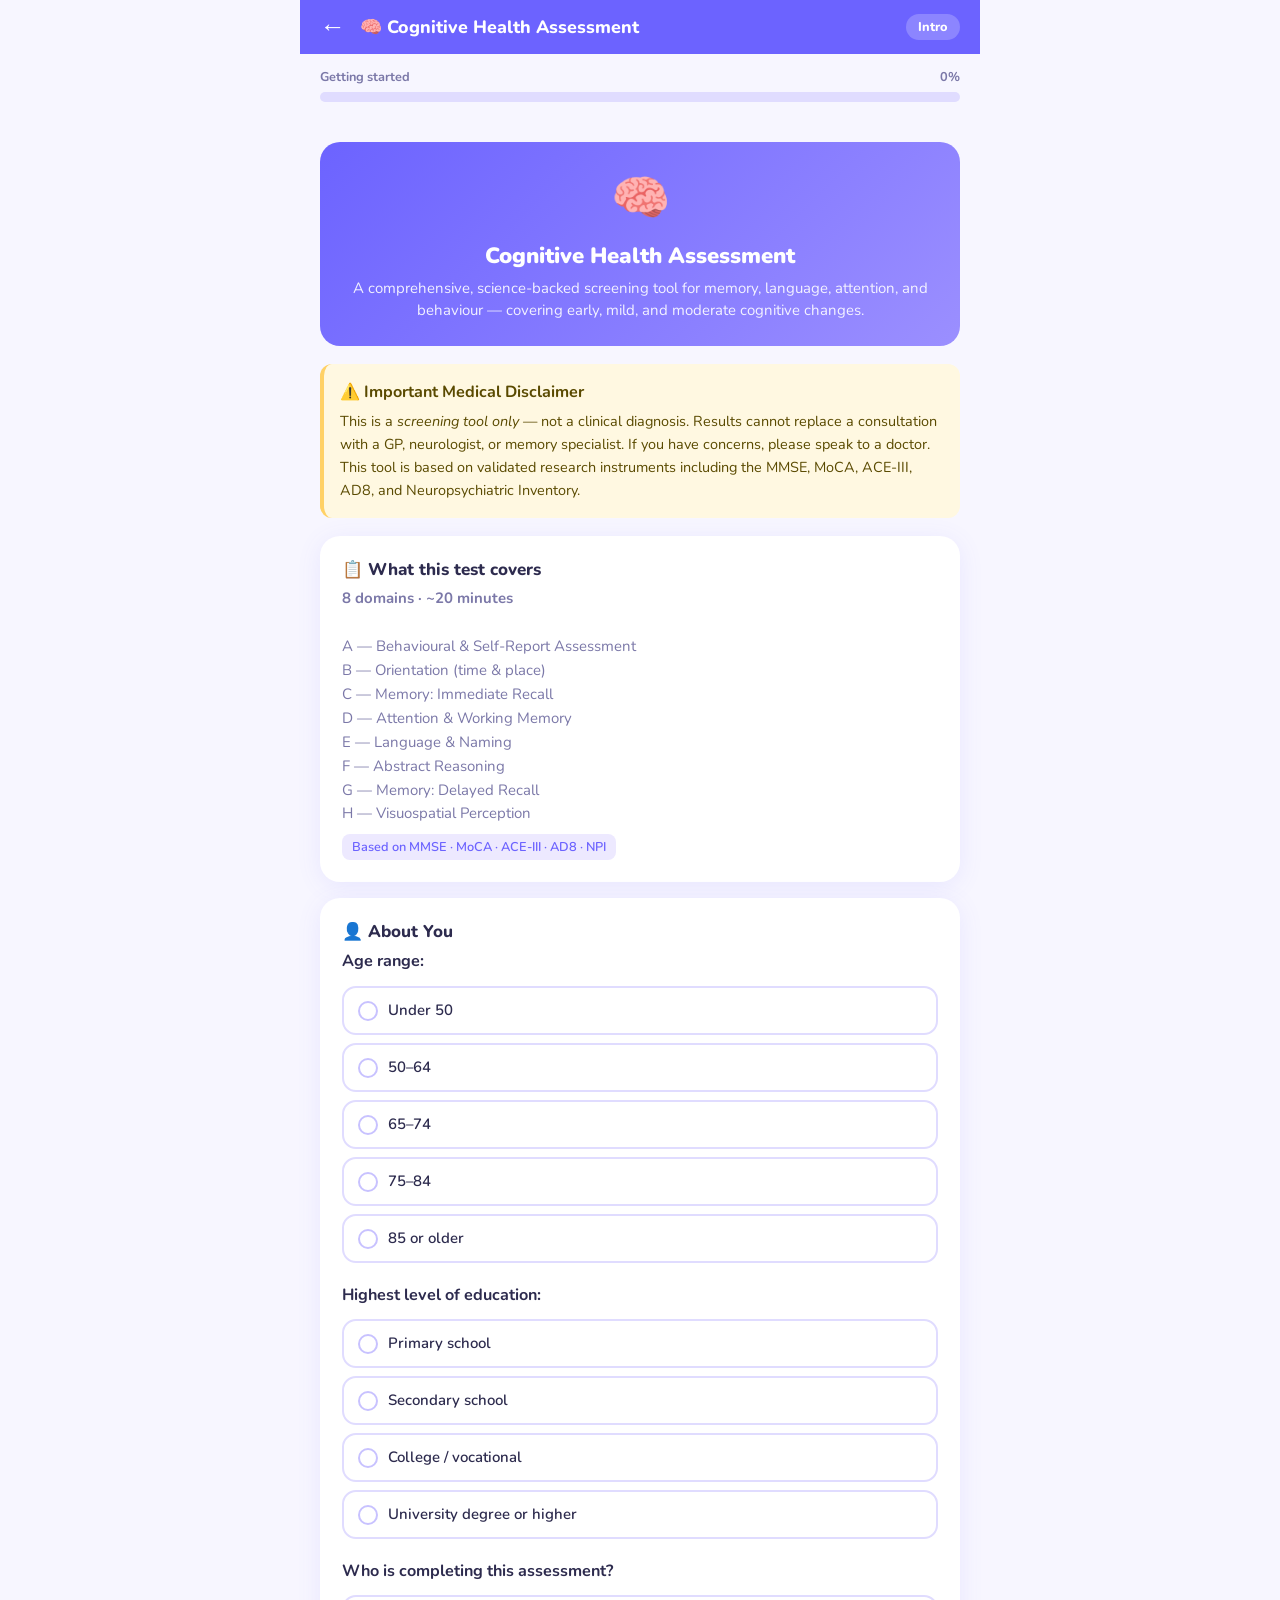
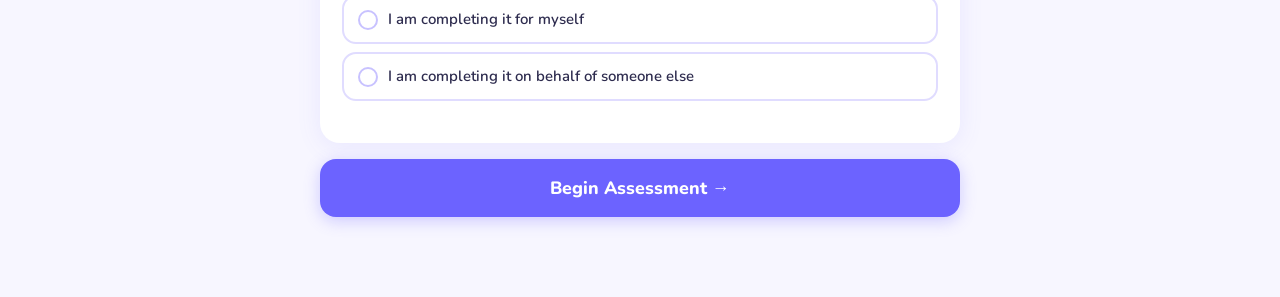
==== test.html @ 66fcc0e7 "Add comprehensive science-backed cognitive health assessment (8 domains, MMSE/MoCA/ACE-III based)" ====
<!DOCTYPE html>
<html lang="en">
<head>
  <meta charset="UTF-8">
  <meta name="viewport" content="width=device-width, initial-scale=1.0, maximum-scale=1.0">
  <title>Cognitive Health Assessment – Brain Spark</title>
  <link href="https://fonts.googleapis.com/css2?family=Nunito:wght@400;600;700;800;900&display=swap" rel="stylesheet">
  <style>
    *,*::before,*::after{box-sizing:border-box;margin:0;padding:0;}
    :root{
      --primary:#6c63ff;--primary-light:#ede9ff;--accent:#ff6584;
      --green:#43c59e;--yellow:#ffd166;--orange:#f4845f;
      --bg:#f7f6ff;--card:#ffffff;--text:#2d2b4e;--muted:#7b78a8;
      --radius:20px;--shadow:0 4px 24px rgba(108,99,255,0.10);
    }
    html{font-size:17px;}
    body{font-family:'Nunito',sans-serif;background:var(--bg);color:var(--text);min-height:100vh;}
    .app{max-width:680px;margin:0 auto;padding-bottom:60px;}

    /* HEADER */
    .header{background:var(--primary);padding:14px 20px;position:sticky;top:0;z-index:100;display:flex;align-items:center;gap:14px;}
    .back-btn{color:white;text-decoration:none;font-size:1.5rem;line-height:1;}
    .header-title{color:white;font-size:1.05rem;font-weight:800;flex:1;}
    .section-badge{background:rgba(255,255,255,0.22);color:white;font-size:0.75rem;font-weight:800;padding:4px 12px;border-radius:50px;}

    /* PROGRESS */
    .progress-wrap{padding:0 20px;margin-top:14px;}
    .progress-labels{display:flex;justify-content:space-between;font-size:0.75rem;font-weight:700;color:var(--muted);margin-bottom:6px;}
    .progress-track{height:10px;background:#e0dcff;border-radius:10px;overflow:hidden;}
    .progress-fill{height:100%;background:linear-gradient(90deg,var(--primary),var(--accent));border-radius:10px;transition:width 0.5s ease;}

    /* SECTIONS */
    .section{display:none;padding:20px;}
    .section.active{display:block;animation:fadeIn 0.35s ease;}
    @keyframes fadeIn{from{opacity:0;transform:translateY(12px)}to{opacity:1;transform:translateY(0)}}

    /* CARDS */
    .card{background:var(--card);border-radius:var(--radius);padding:22px;box-shadow:var(--shadow);margin-bottom:16px;}
    .card-title{font-size:1rem;font-weight:800;margin-bottom:6px;display:flex;align-items:center;gap:8px;}
    .card-body{font-size:0.88rem;color:var(--muted);line-height:1.6;}
    .science-ref{font-size:0.75rem;color:var(--primary);background:var(--primary-light);padding:4px 10px;border-radius:8px;display:inline-block;margin-top:8px;font-weight:600;}

    /* SECTION INTRO */
    .section-intro{background:linear-gradient(135deg,var(--primary),#9b8fff);color:white;border-radius:var(--radius);padding:24px;margin-bottom:18px;text-align:center;}
    .section-intro .s-icon{font-size:2.8rem;margin-bottom:10px;}
    .section-intro h2{font-size:1.3rem;font-weight:900;margin-bottom:6px;}
    .section-intro p{font-size:0.88rem;opacity:0.9;line-height:1.5;}

    /* DISCLAIMER */
    .disclaimer{background:#fff8e1;border-left:4px solid var(--yellow);padding:16px;border-radius:12px;margin-bottom:18px;font-size:0.85rem;line-height:1.6;color:#5a4a00;}
    .disclaimer strong{display:block;margin-bottom:4px;font-size:0.95rem;}

    /* QUESTIONS */
    .q-block{margin-bottom:20px;}
    .q-text{font-size:0.95rem;font-weight:700;margin-bottom:12px;line-height:1.5;color:var(--text);}
    .q-num{display:inline-flex;align-items:center;justify-content:center;width:26px;height:26px;background:var(--primary);color:white;border-radius:50%;font-size:0.75rem;font-weight:900;margin-right:8px;flex-shrink:0;}
    .q-science{font-size:0.75rem;color:var(--muted);margin-bottom:10px;font-style:italic;}

    /* RADIO OPTIONS */
    .options{display:flex;flex-direction:column;gap:8px;}
    .opt{display:flex;align-items:flex-start;gap:10px;padding:12px 14px;border:2px solid #e0dcff;border-radius:14px;cursor:pointer;transition:all 0.15s;background:white;}
    .opt:active{transform:scale(0.98);}
    .opt.selected{border-color:var(--primary);background:var(--primary-light);}
    .opt input[type=radio]{display:none;}
    .opt-dot{width:20px;height:20px;border-radius:50%;border:2px solid #c8c2ff;flex-shrink:0;margin-top:1px;transition:all 0.15s;display:flex;align-items:center;justify-content:center;}
    .opt.selected .opt-dot{background:var(--primary);border-color:var(--primary);}
    .opt.selected .opt-dot::after{content:'';width:8px;height:8px;background:white;border-radius:50%;}
    .opt-label{font-size:0.88rem;font-weight:600;line-height:1.4;}

    /* TEXT INPUT */
    .text-input{width:100%;padding:14px 16px;border:2px solid #e0dcff;border-radius:14px;font-family:'Nunito',sans-serif;font-size:1rem;font-weight:600;color:var(--text);background:white;outline:none;transition:border-color 0.2s;}
    .text-input:focus{border-color:var(--primary);}
    .input-hint{font-size:0.78rem;color:var(--muted);margin-top:6px;}

    /* MEMORY DISPLAY */
    .word-display{background:linear-gradient(135deg,#2d2b4e,#4a4580);border-radius:18px;padding:28px;text-align:center;margin-bottom:16px;}
    .word-display .big-word{font-size:2.4rem;font-weight:900;color:white;letter-spacing:0.05em;}
    .word-display .word-counter{font-size:0.85rem;color:rgba(255,255,255,0.7);margin-top:8px;font-weight:600;}
    .word-grid{display:grid;grid-template-columns:repeat(2,1fr);gap:10px;margin-bottom:16px;}
    .word-slot{padding:14px;background:white;border:2px solid #e0dcff;border-radius:14px;text-align:center;font-size:1rem;font-weight:800;color:var(--text);}

    /* DIGIT DISPLAY */
    .digit-display{background:linear-gradient(135deg,#1a4731,#27ae60);border-radius:18px;padding:24px;text-align:center;margin-bottom:16px;}
    .digit-display .digits{font-size:3rem;font-weight:900;color:white;letter-spacing:0.2em;}
    .digit-display .d-label{font-size:0.85rem;color:rgba(255,255,255,0.75);margin-top:6px;font-weight:600;}

    /* CLOCK SVG */
    .clock-wrap{display:flex;justify-content:center;margin:16px 0;}
    .clock-face{filter:drop-shadow(0 4px 12px rgba(108,99,255,0.2));}

    /* TIMER */
    .timer-row{display:flex;align-items:center;gap:12px;margin-bottom:14px;}
    .timer-display{font-size:1.8rem;font-weight:900;color:var(--primary);min-width:48px;}
    .timer-track{flex:1;height:10px;background:#e0dcff;border-radius:10px;overflow:hidden;}
    .timer-fill{height:100%;background:linear-gradient(90deg,var(--green),var(--primary));border-radius:10px;transition:width 1s linear;}
    .timer-fill.urgent{background:linear-gradient(90deg,var(--accent),var(--orange));}
    .timer-label{font-size:0.8rem;color:var(--muted);font-weight:700;}

    /* FLUENCY AREA */
    .fluency-box{background:white;border:2px solid #e0dcff;border-radius:16px;padding:16px;margin-bottom:12px;}
    .fluency-tags{display:flex;flex-wrap:wrap;gap:7px;min-height:50px;align-content:flex-start;}
    .f-tag{background:var(--primary-light);color:var(--primary);border-radius:50px;padding:5px 14px;font-size:0.85rem;font-weight:700;animation:tagPop 0.25s cubic-bezier(0.34,1.56,0.64,1);}
    @keyframes tagPop{from{transform:scale(0);opacity:0}to{transform:scale(1);opacity:1}}
    .fluency-input-row{display:flex;gap:8px;margin-top:10px;}
    .f-submit{padding:12px 18px;background:var(--primary);color:white;border:none;border-radius:12px;font-family:'Nunito',sans-serif;font-weight:800;font-size:0.95rem;cursor:pointer;}

    /* BUTTONS */
    .big-btn{display:block;width:100%;padding:17px;font-family:'Nunito',sans-serif;font-size:1.05rem;font-weight:800;color:white;background:var(--primary);border:none;border-radius:16px;cursor:pointer;text-align:center;box-shadow:0 4px 16px rgba(108,99,255,0.30);transition:transform 0.15s;margin-top:16px;}
    .big-btn:active{transform:scale(0.97);}
    .big-btn.green{background:var(--green);box-shadow:0 4px 16px rgba(67,197,158,0.30);}
    .big-btn.orange{background:var(--orange);box-shadow:0 4px 16px rgba(244,132,95,0.30);}

    /* RESULTS */
    .result-hero{background:linear-gradient(135deg,var(--primary),#9b8fff);color:white;border-radius:var(--radius);padding:30px 24px;text-align:center;margin-bottom:20px;}
    .result-score-ring{position:relative;width:130px;height:130px;margin:0 auto 16px;}
    .score-svg{width:130px;height:130px;}
    .score-bg{fill:none;stroke:rgba(255,255,255,0.25);stroke-width:12;}
    .score-arc{fill:none;stroke:var(--yellow);stroke-width:12;stroke-linecap:round;transform:rotate(-90deg);transform-origin:50% 50%;transition:stroke-dashoffset 1.5s ease;}
    .score-num-big{position:absolute;top:50%;left:50%;transform:translate(-50%,-50%);font-size:2rem;font-weight:900;color:white;}
    .score-label-sm{position:absolute;bottom:8px;left:50%;transform:translateX(-50%);font-size:0.72rem;color:rgba(255,255,255,0.8);white-space:nowrap;font-weight:700;}
    .result-hero h2{font-size:1.5rem;font-weight:900;margin-bottom:6px;}
    .result-hero p{opacity:0.9;font-size:0.9rem;line-height:1.5;}

    .domain-grid{display:grid;grid-template-columns:1fr 1fr;gap:12px;margin-bottom:18px;}
    .domain-card{background:var(--card);border-radius:16px;padding:16px;box-shadow:var(--shadow);}
    .domain-name{font-size:0.8rem;font-weight:700;color:var(--muted);margin-bottom:4px;}
    .domain-score{font-size:1.4rem;font-weight:900;color:var(--primary);}
    .domain-bar{height:6px;background:#e0dcff;border-radius:6px;margin-top:6px;overflow:hidden;}
    .domain-fill{height:100%;border-radius:6px;background:linear-gradient(90deg,var(--primary),var(--accent));}
    .domain-max{font-size:0.7rem;color:var(--muted);font-weight:600;}

    .stage-card{border-radius:16px;padding:20px;margin-bottom:16px;}
    .stage-normal{background:#d4f7e9;border-left:4px solid var(--green);}
    .stage-mild{background:#fff3cd;border-left:4px solid var(--yellow);}
    .stage-moderate{background:#ffe0cc;border-left:4px solid var(--orange);}
    .stage-significant{background:#fde0e0;border-left:4px solid var(--accent);}
    .stage-title{font-size:1rem;font-weight:800;margin-bottom:6px;}
    .stage-body{font-size:0.85rem;line-height:1.6;color:#333;}

    .refs-card{background:var(--primary-light);border-radius:16px;padding:18px;margin-bottom:16px;}
    .refs-card h3{font-size:0.95rem;font-weight:800;margin-bottom:10px;color:var(--primary);}
    .ref-item{font-size:0.78rem;color:var(--muted);margin-bottom:7px;line-height:1.5;padding-left:14px;position:relative;}
    .ref-item::before{content:'•';position:absolute;left:0;color:var(--primary);}

    .rec-list{list-style:none;padding:0;}
    .rec-list li{padding:10px 0;border-bottom:1px solid #f0eeff;font-size:0.88rem;line-height:1.5;display:flex;gap:10px;}
    .rec-list li:last-child{border-bottom:none;}
    .rec-icon{font-size:1.2rem;flex-shrink:0;}

    /* Overlap figures */
    .overlap-img{display:flex;justify-content:center;margin:12px 0;}
    .overlap-box{background:white;border:2px solid #e0dcff;border-radius:16px;padding:20px;position:relative;display:flex;align-items:center;justify-content:center;width:240px;height:160px;}

    /* Highlight correct/wrong */
    .opt.correct{border-color:var(--green);background:#d4f7e9;}
    .opt.wrong{border-color:var(--accent);background:#fde0e0;}

    @media(max-width:500px){
      html{font-size:15px;}
      .domain-grid{grid-template-columns:1fr;}
    }
  </style>
</head>
<body>
<div class="app">

  <div class="header">
    <a href="index.html" class="back-btn">←</a>
    <span class="header-title">🧠 Cognitive Health Assessment</span>
    <span class="section-badge" id="sectionBadge">Intro</span>
  </div>

  <div class="progress-wrap">
    <div class="progress-labels">
      <span id="progressLabel">Getting started</span>
      <span id="progressPct">0%</span>
    </div>
    <div class="progress-track"><div class="progress-fill" id="progressFill" style="width:0%"></div></div>
  </div>

  <!-- ═══════════════════════════════════════════════════ -->
  <!-- SECTION 0: INTRO                                   -->
  <!-- ═══════════════════════════════════════════════════ -->
  <div class="section active" id="sec0">
    <div style="padding:20px 0 0;">
      <div class="section-intro">
        <div class="s-icon">🧠</div>
        <h2>Cognitive Health Assessment</h2>
        <p>A comprehensive, science-backed screening tool for memory, language, attention, and behaviour — covering early, mild, and moderate cognitive changes.</p>
      </div>

      <div class="disclaimer">
        <strong>⚠️ Important Medical Disclaimer</strong>
        This is a <em>screening tool only</em> — not a clinical diagnosis. Results cannot replace a consultation with a GP, neurologist, or memory specialist. If you have concerns, please speak to a doctor. This tool is based on validated research instruments including the MMSE, MoCA, ACE-III, AD8, and Neuropsychiatric Inventory.
      </div>

      <div class="card">
        <div class="card-title">📋 What this test covers</div>
        <div class="card-body">
          <strong>8 domains · ~20 minutes</strong><br><br>
          A — Behavioural &amp; Self-Report Assessment<br>
          B — Orientation (time &amp; place)<br>
          C — Memory: Immediate Recall<br>
          D — Attention &amp; Working Memory<br>
          E — Language &amp; Naming<br>
          F — Abstract Reasoning<br>
          G — Memory: Delayed Recall<br>
          H — Visuospatial Perception
        </div>
        <span class="science-ref">Based on MMSE · MoCA · ACE-III · AD8 · NPI</span>
      </div>

      <div class="card">
        <div class="card-title">👤 About You</div>
        <div class="q-block">
          <div class="q-text">Age range:</div>
          <div class="options" id="ageOpts">
            <label class="opt"><input type="radio" name="age" value="1"><div class="opt-dot"></div><span class="opt-label">Under 50</span></label>
            <label class="opt"><input type="radio" name="age" value="2"><div class="opt-dot"></div><span class="opt-label">50–64</span></label>
            <label class="opt"><input type="radio" name="age" value="3"><div class="opt-dot"></div><span class="opt-label">65–74</span></label>
            <label class="opt"><input type="radio" name="age" value="4"><div class="opt-dot"></div><span class="opt-label">75–84</span></label>
            <label class="opt"><input type="radio" name="age" value="5"><div class="opt-dot"></div><span class="opt-label">85 or older</span></label>
          </div>
        </div>
        <div class="q-block">
          <div class="q-text">Highest level of education:</div>
          <div class="options" id="eduOpts">
            <label class="opt"><input type="radio" name="edu" value="1"><div class="opt-dot"></div><span class="opt-label">Primary school</span></label>
            <label class="opt"><input type="radio" name="edu" value="2"><div class="opt-dot"></div><span class="opt-label">Secondary school</span></label>
            <label class="opt"><input type="radio" name="edu" value="3"><div class="opt-dot"></div><span class="opt-label">College / vocational</span></label>
            <label class="opt"><input type="radio" name="edu" value="4"><div class="opt-dot"></div><span class="opt-label">University degree or higher</span></label>
          </div>
        </div>
        <div class="q-block">
          <div class="q-text">Who is completing this assessment?</div>
          <div class="options" id="forOpts">
            <label class="opt"><input type="radio" name="for" value="self"><div class="opt-dot"></div><span class="opt-label">I am completing it for myself</span></label>
            <label class="opt"><input type="radio" name="for" value="other"><div class="opt-dot"></div><span class="opt-label">I am completing it on behalf of someone else</span></label>
          </div>
        </div>
      </div>

      <button class="big-btn" onclick="goSection(1)">Begin Assessment →</button>
    </div>
  </div>

  <!-- ═══════════════════════════════════════════════════ -->
  <!-- SECTION A: BEHAVIOURAL SELF-REPORT                 -->
  <!-- ═══════════════════════════════════════════════════ -->
  <div class="section" id="sec1">
    <div class="section-intro">
      <div class="s-icon">📋</div>
      <h2>Part A: Behavioural Assessment</h2>
      <p>Think about how things are <strong>compared to 2–3 years ago</strong>. Answer as honestly as possible — there are no right or wrong answers.</p>
    </div>
    <div class="card">
      <span class="science-ref">Adapted from AD8 (Galvin et al., 2005, Neurology) · NPI (Cummings et al., 1994, Neurology) · Lawton IADL Scale (1969)</span>
    </div>

    <div class="card" id="behavCard"></div>
    <button class="big-btn" onclick="scoreBehav();goSection(2)">Next: Orientation →</button>
  </div>

  <!-- ═══════════════════════════════════════════════════ -->
  <!-- SECTION B: ORIENTATION                             -->
  <!-- ═══════════════════════════════════════════════════ -->
  <div class="section" id="sec2">
    <div class="section-intro">
      <div class="s-icon">🗓️</div>
      <h2>Part B: Orientation</h2>
      <p>Answer each question from memory — do not check your phone or calendar.</p>
    </div>
    <div class="card">
      <span class="science-ref">From MMSE (Folstein et al., 1975, J Psychiatric Research) · Max score: 10 points</span>
    </div>

    <div id="orientCard"></div>
    <button class="big-btn" onclick="scoreOrient();goSection(3)">Next: Memory →</button>
  </div>

  <!-- ═══════════════════════════════════════════════════ -->
  <!-- SECTION C: MEMORY – IMMEDIATE RECALL               -->
  <!-- ═══════════════════════════════════════════════════ -->
  <div class="section" id="sec3">
    <div class="section-intro">
      <div class="s-icon">💭</div>
      <h2>Part C: Memory — Learning</h2>
      <p>Study the words carefully. You will be asked to recall them later.</p>
    </div>
    <div class="card">
      <span class="science-ref">Word list learning adapted from ADAS-Cog (Rosen et al., 1984, Am J Psychiatry) · ACE-III (Hsieh et al., 2013, JNNP)</span>
    </div>

    <div id="memLearnSection"></div>
    <div id="memRecallSection" style="display:none;"></div>
    <button class="big-btn" id="memBtn" onclick="memNext()">Start →</button>
  </div>

  <!-- ═══════════════════════════════════════════════════ -->
  <!-- SECTION D: ATTENTION & WORKING MEMORY              -->
  <!-- ═══════════════════════════════════════════════════ -->
  <div class="section" id="sec4">
    <div class="section-intro">
      <div class="s-icon">🎯</div>
      <h2>Part D: Attention &amp; Working Memory</h2>
      <p>Two short tasks testing concentration and the ability to hold information in mind.</p>
    </div>
    <div class="card">
      <span class="science-ref">Serial subtraction from MMSE (Folstein, 1975) · Digit span from Wechsler Memory Scale (Wechsler, 1945)</span>
    </div>

    <div id="attnSection"></div>
    <button class="big-btn" id="attnBtn" onclick="attnNext()">Start Task →</button>
  </div>

  <!-- ═══════════════════════════════════════════════════ -->
  <!-- SECTION E: LANGUAGE & NAMING                       -->
  <!-- ═══════════════════════════════════════════════════ -->
  <div class="section" id="sec5">
    <div class="section-intro">
      <div class="s-icon">🗣️</div>
      <h2>Part E: Language &amp; Naming</h2>
      <p>Three language tasks: naming objects, word generation, and sentence repetition.</p>
    </div>
    <div class="card">
      <span class="science-ref">Confrontation naming &amp; verbal fluency from ACE-III (Hsieh et al., 2013) · Boston Naming Test (Kaplan et al., 1983)</span>
    </div>

    <div id="langSection"></div>
    <button class="big-btn" id="langBtn" onclick="langNext()">Start →</button>
  </div>

  <!-- ═══════════════════════════════════════════════════ -->
  <!-- SECTION F: ABSTRACT REASONING                      -->
  <!-- ═══════════════════════════════════════════════════ -->
  <div class="section" id="sec6">
    <div class="section-intro">
      <div class="s-icon">🔍</div>
      <h2>Part F: Abstract Reasoning</h2>
      <p>Questions about similarities and meaning — testing higher cognitive function.</p>
    </div>
    <div class="card">
      <span class="science-ref">Similarities task from MoCA (Nasreddine et al., 2005, JAGS) · Abstraction subscale of ACE-III</span>
    </div>

    <div id="abstractCard"></div>
    <button class="big-btn" onclick="scoreAbstract();goSection(7)">Next: Delayed Recall →</button>
  </div>

  <!-- ═══════════════════════════════════════════════════ -->
  <!-- SECTION G: DELAYED RECALL                          -->
  <!-- ═══════════════════════════════════════════════════ -->
  <div class="section" id="sec7">
    <div class="section-intro">
      <div class="s-icon">⏳</div>
      <h2>Part G: Delayed Recall</h2>
      <p>Can you remember the words from Part C? This tests long-term memory consolidation.</p>
    </div>
    <div class="card">
      <span class="science-ref">Delayed free recall is the single strongest predictor of Alzheimer's disease (Sarazin et al., 2007, Archives of Neurology) · Scoring from ACE-III</span>
    </div>

    <div id="delayedCard"></div>
    <button class="big-btn" onclick="scoreDelayed();goSection(8)">Next: Visuospatial →</button>
  </div>

  <!-- ═══════════════════════════════════════════════════ -->
  <!-- SECTION H: VISUOSPATIAL                            -->
  <!-- ═══════════════════════════════════════════════════ -->
  <div class="section" id="sec8">
    <div class="section-intro">
      <div class="s-icon">👁️</div>
      <h2>Part H: Visuospatial Perception</h2>
      <p>Tests the brain's ability to interpret and process visual information.</p>
    </div>
    <div class="card">
      <span class="science-ref">Clock interpretation from CDT (Shulman, 2000, JAGS) · Visuospatial subscale from ACE-III · MoCA visuospatial tasks</span>
    </div>

    <div id="visuCard"></div>
    <button class="big-btn" onclick="scoreVisu();showResults()">See My Results →</button>
  </div>

  <!-- ═══════════════════════════════════════════════════ -->
  <!-- SECTION: RESULTS                                   -->
  <!-- ═══════════════════════════════════════════════════ -->
  <div class="section" id="secResults">
    <div id="resultsContent"></div>
  </div>

</div><!-- /app -->

<script>
// ─── STATE ───────────────────────────────────────────────────────────────────
const scores = { behav:0, orient:0, memImm:0, attn:0, lang:0, abstract:0, delayed:0, visuosp:0 };
const maxes  = { behav:24,orient:10, memImm:10, attn:10, lang:18, abstract:8,  delayed:14,  visuosp:6 };
// We'll normalise all to 100 at the end
let memWords=[], memRecallAnswers=[], memPhase=0;
let attnPhase=0, attnDigitAnswers=[], attnSubAnswers=[];
let langPhase=0, fluencyWords=[], fluencyTimer=null, fluencySecondsLeft=60;
let currentSection=0;

const TOTAL_SECTIONS = 9; // 0-8

// ─── NAVIGATION ──────────────────────────────────────────────────────────────
function goSection(n){
  document.getElementById('sec'+(n-1))||null;
  document.querySelectorAll('.section').forEach(s=>s.classList.remove('active'));
  const el=document.getElementById(n<9?'sec'+n:'secResults');
  if(el){el.classList.add('active');window.scrollTo({top:0,behavior:'smooth'});}
  currentSection=n;
  updateProgress(n);
  // Init sections on first visit
  if(n===1) buildBehav();
  if(n===2) buildOrient();
  if(n===3) initMemory();
  if(n===4) initAttn();
  if(n===5) initLang();
  if(n===6) buildAbstract();
  if(n===7) buildDelayed();
  if(n===8) buildVisu();
}

function updateProgress(n){
  const labels=['Intro','Behavioural','Orientation','Memory Learning','Attention','Language','Reasoning','Delayed Recall','Visuospatial','Results'];
  const pct=Math.round((n/9)*100);
  document.getElementById('progressFill').style.width=pct+'%';
  document.getElementById('progressPct').textContent=pct+'%';
  document.getElementById('progressLabel').textContent=labels[n]||'';
  document.getElementById('sectionBadge').textContent=(n>0&&n<9)?'Part '+['A','B','C','D','E','F','G','H'][n-1]:n===9?'Results':'Intro';
}

// ─── OPTION HELPERS ──────────────────────────────────────────────────────────
function buildOptions(container, name, opts){
  container.innerHTML='';
  const div=document.createElement('div');
  div.className='options';
  div.id='opts_'+name;
  opts.forEach((o,i)=>{
    const lbl=document.createElement('label');
    lbl.className='opt';
    lbl.innerHTML=`<input type="radio" name="${name}" value="${o.val}"><div class="opt-dot"></div><span class="opt-label">${o.text}</span>`;
    lbl.onclick=()=>{
      document.querySelectorAll(`[name="${name}"]`).forEach(r=>r.closest('.opt').classList.remove('selected'));
      lbl.classList.add('selected');
    };
    div.appendChild(lbl);
  });
  container.appendChild(div);
}

function getSelected(name){
  const el=document.querySelector(`[name="${name}"]:checked`);
  return el?el.value:null;
}

// ─── PART A: BEHAVIOURAL ─────────────────────────────────────────────────────
const BEHAV_QS = [
  {id:'b1', text:'Memory problems — forgetting recent conversations, appointments, or where you put things', science:'Core item from AD8 (Galvin et al., 2005)'},
  {id:'b2', text:'Difficulty recalling the correct word or name during conversation ("tip of the tongue")', science:'Anomia: early language marker, ACE-III Language subscale'},
  {id:'b3', text:'Getting lost or confused in familiar places', science:'Topographical disorientation, Maguire et al., Nat Neurosci 2006'},
  {id:'b4', text:'Difficulty managing finances, bills, or everyday paperwork', science:'IADL decline: Lawton & Brody, 1969; CDR Functional scale'},
  {id:'b5', text:'Repeating the same questions, stories, or information within a short time', science:'Repetitive questioning: AD8 item, Galvin 2005'},
  {id:'b6', text:'Difficulty learning to use a new device, appliance, or following new instructions', science:'Learning new information deficit: MoCA cognitive domain'},
  {id:'b7', text:'Changes in personality, mood, or behaviour compared to your usual self', science:'NPI subscale: Cummings et al., 1994, Neurology'},
  {id:'b8', text:'Loss of interest in hobbies, social activities, or things that used to matter', science:'Apathy subscale of NPI; strongest behavioural predictor of AD'},
  {id:'b9', text:'Difficulty following a conversation or keeping track of a film or book', science:'Reduced working memory capacity: Baddeley et al., 2001'},
  {id:'b10',text:'Sleep disturbances — sleeping much more or less, or confused at night', science:'Sleep disruption linked to amyloid clearance: Ju et al., 2014, JAMA Neurology'},
  {id:'b11',text:'Losing track of the day, date, month, or year more than occasionally', science:'Temporal disorientation: MMSE orientation subscale'},
  {id:'b12',text:'Difficulty making decisions or solving everyday problems', science:'Executive dysfunction: a key early marker (Royall et al., 2002, JAGS)'},
];
const BEHAV_OPTS = [
  {val:'0',text:'No change — same as before'},
  {val:'1',text:'Slight change — occasionally notice this'},
  {val:'2',text:'Significant change — this happens regularly'},
];

function buildBehav(){
  const card=document.getElementById('behavCard');
  card.innerHTML='';
  BEHAV_QS.forEach((q,i)=>{
    const block=document.createElement('div');
    block.className='q-block';
    block.innerHTML=`<div class="q-text"><span class="q-num">${i+1}</span>${q.text}</div><div class="q-science">${q.science}</div>`;
    const optsDiv=document.createElement('div');
    buildOptions(optsDiv,q.id,BEHAV_OPTS);
    block.appendChild(optsDiv);
    card.appendChild(block);
    if(i<BEHAV_QS.length-1){const hr=document.createElement('hr');hr.style.cssText='border:none;border-top:1px solid #f0eeff;margin:4px 0 16px';card.appendChild(hr);}
  });
}

function scoreBehav(){
  let total=0;
  BEHAV_QS.forEach(q=>{
    const v=getSelected(q.id);
    total+=v?parseInt(v):0;
  });
  // Higher behavioural score = worse; convert so 0 problems = max score
  scores.behav = Math.max(0, maxes.behav - total);
}

// ─── PART B: ORIENTATION ─────────────────────────────────────────────────────
function buildOrient(){
  const now=new Date();
  const days=['Sunday','Monday','Tuesday','Wednesday','Thursday','Friday','Saturday'];
  const months=['January','February','March','April','May','June','July','August','September','October','November','December'];
  const seasons=['Spring','Summer','Autumn','Winter'];
  const getSeason=m=>{if(m>=2&&m<=4)return'Spring';if(m>=5&&m<=7)return'Summer';if(m>=8&&m<=10)return'Autumn';return'Winter';}
  const correctDay=days[now.getDay()];
  const correctDate=now.getDate();
  const correctMonth=months[now.getMonth()];
  const correctYear=now.getFullYear();
  const correctSeason=getSeason(now.getMonth());

  function shuffleOpts(arr){return[...arr].sort(()=>Math.random()-0.5);}
  function nearDates(d){const opts=new Set([d]);while(opts.size<4){opts.add(Math.max(1,Math.min(31,d+Math.floor(Math.random()*7)-3)));}return[...opts];}
  function nearYears(y){const opts=new Set([y]);while(opts.size<4){opts.add(y+Math.floor(Math.random()*6)-3);}return[...opts];}

  const OQS=[
    {id:'o1',text:'What day of the week is it today?',opts:shuffleOpts(days).slice(0,4).map(d=>({val:d===correctDay?'1':'0',text:d})).concat([{val:'1',text:correctDay}]).filter((v,i,a)=>a.findIndex(x=>x.text===v.text)===i).sort(()=>Math.random()-0.5),correct:correctDay},
    {id:'o2',text:'What is today\'s date (day of the month)?',opts:shuffleOpts(nearDates(correctDate)).slice(0,4).map(d=>({val:d===correctDate?'1':'0',text:String(d)})),correct:String(correctDate)},
    {id:'o3',text:'What month is it?',opts:shuffleOpts(months).slice(0,3).concat([correctMonth]).filter((v,i,a)=>a.indexOf(v)===i).slice(0,4).map(m=>({val:m===correctMonth?'1':'0',text:m})).sort(()=>Math.random()-0.5),correct:correctMonth},
    {id:'o4',text:'What year is it?',opts:shuffleOpts(nearYears(correctYear)).slice(0,4).map(y=>({val:y===correctYear?'1':'0',text:String(y)})).sort(()=>Math.random()-0.5),correct:String(correctYear)},
    {id:'o5',text:'What season are we in?',opts:shuffleOpts(seasons).map(s=>({val:s===correctSeason?'1':'0',text:s})),correct:correctSeason},
  ];

  const container=document.getElementById('orientCard');
  container.innerHTML='';
  OQS.forEach((q,i)=>{
    const card=document.createElement('div');
    card.className='card';
    card.innerHTML=`<div class="q-text"><span class="q-num">${i+1}</span>${q.text}</div>`;
    const optsDiv=document.createElement('div');
    buildOptions(optsDiv,q.id,q.opts);
    card.appendChild(optsDiv);
    container.appendChild(card);
  });
  container._qs=OQS;
}

function scoreOrient(){
  const qs=document.getElementById('orientCard')._qs||[];
  let s=0;
  qs.forEach(q=>{const v=getSelected(q.id);if(v==='1')s+=2;});
  scores.orient=s;
}

// ─── PART C: MEMORY ──────────────────────────────────────────────────────────
const MEM_WORDS=['APPLE','BRIDGE','CANDLE','SUNSET','RIVER','TRUMPET','CARPET','DOCTOR','GARDEN','FOREST'];
// Pick 7 words
function initMemory(){
  memWords=MEM_WORDS.slice().sort(()=>Math.random()-0.5).slice(0,7);
  memPhase=0;
  renderMemPhase();
}

function renderMemPhase(){
  if(memPhase===0){
    // Show words one by one with countdown
    document.getElementById('memLearnSection').innerHTML=`
      <div class="card">
        <div class="q-text" style="text-align:center;">Study these 7 words carefully.<br>They will disappear — you will need to recall them twice.</div>
        <div class="word-display" id="memWordDisplay">
          <div class="big-word" id="memWordText">Press Start</div>
          <div class="word-counter" id="memWordCounter">Word 0 of 7</div>
        </div>
        <div id="memWordGrid" class="word-grid"></div>
      </div>`;
    document.getElementById('memRecallSection').style.display='none';
    document.getElementById('memBtn').textContent='Start showing words →';
  }
  if(memPhase===1){
    // Showing words (handled by memNext)
  }
  if(memPhase===2){
    // Immediate recall: free write
    document.getElementById('memLearnSection').innerHTML='';
    document.getElementById('memRecallSection').style.display='';
    document.getElementById('memRecallSection').innerHTML=`
      <div class="card">
        <div class="q-text">Write down as many of the 7 words as you can remember. Separate each with a comma or new line.</div>
        <div class="q-science">Free recall is tested immediately after learning (immediate recall) and again after a delay (Section G). The difference predicts memory consolidation.</div>
        <textarea class="text-input" id="immRecallInput" rows="4" placeholder="e.g. apple, bridge, garden..."></textarea>
        <div class="input-hint">Don't worry about spelling — approximate answers count.</div>
      </div>`;
    document.getElementById('memBtn').textContent='Submit Recall →';
  }
}

let memWordIndex=0, memWordInterval=null;
function memNext(){
  if(memPhase===0){
    memPhase=1;
    memWordIndex=0;
    document.getElementById('memBtn').disabled=true;
    document.getElementById('memBtn').textContent='Showing words…';
    const shown=[];
    const grid=document.getElementById('memWordGrid');
    if(grid)grid.innerHTML='';
    function showNextWord(){
      if(memWordIndex<memWords.length){
        const w=memWords[memWordIndex];
        document.getElementById('memWordText').textContent=w;
        document.getElementById('memWordCounter').textContent='Word '+(memWordIndex+1)+' of '+memWords.length;
        shown.push(w);
        if(grid){
          grid.innerHTML='';
          shown.forEach(sw=>{
            const slot=document.createElement('div');
            slot.className='word-slot';
            slot.textContent=sw;
            grid.appendChild(slot);
          });
        }
        memWordIndex++;
        setTimeout(showNextWord,2200);
      } else {
        document.getElementById('memWordText').textContent='✓ Done!';
        document.getElementById('memWordCounter').textContent='Now recall them…';
        setTimeout(()=>{
          memPhase=2;
          renderMemPhase();
          document.getElementById('memBtn').disabled=false;
          document.getElementById('memBtn').textContent='Submit Recall →';
        },1200);
      }
    }
    showNextWord();
    return;
  }
  if(memPhase===2){
    const raw=document.getElementById('immRecallInput').value;
    const recalled=raw.toLowerCase().split(/[\n,]+/).map(s=>s.trim()).filter(Boolean);
    memRecallAnswers=recalled;
    let s=0;
    memWords.forEach(w=>{
      const match=recalled.some(r=>r.includes(w.toLowerCase().slice(0,4)));
      if(match)s++;
    });
    scores.memImm=Math.round((s/memWords.length)*10);
    goSection(4);
  }
}

// ─── PART D: ATTENTION ───────────────────────────────────────────────────────
// Task 1: Serial 7s (100, 93, 86, 79, 72, 65)
// Task 2: Digit span backward (show 4 digits, type backward)
const SERIAL_ANSWERS=[93,86,79,72,65];
const DIGIT_SEQ=[3,8,1,7]; // 4-digit backward = 7,1,8,3

function initAttn(){
  attnPhase=0;
  attnSubAnswers=[];
  attnDigitAnswers=[];
  renderAttnPhase();
}

function renderAttnPhase(){
  if(attnPhase===0){
    document.getElementById('attnSection').innerHTML=`
      <div class="card">
        <div class="card-title">Task 1 of 2 — Serial Subtraction</div>
        <div class="card-body">Starting from <strong>100</strong>, subtract 7 each time.<br>Enter each answer in order. Do it mentally — no calculator!</div>
        <div class="q-science">The 100-7 test measures sustained attention and working memory. Each correct step scores 1 point (max 5). MMSE, Folstein 1975.</div>
        <div style="background:var(--primary-light);border-radius:14px;padding:16px;text-align:center;margin:14px 0;">
          <div style="font-size:2.5rem;font-weight:900;color:var(--primary);">100</div>
          <div style="font-size:0.85rem;color:var(--muted);margin-top:4px;">Start here · subtract 7 each time</div>
        </div>
        ${[0,1,2,3,4].map(i=>`
          <div class="q-block">
            <div class="q-text" style="font-size:0.9rem;">${i===0?'100 − 7 =':''} Step ${i+1}:</div>
            <input class="text-input" type="number" id="sub${i}" placeholder="Your answer" inputmode="numeric" pattern="[0-9]*">
          </div>`).join('')}
      </div>`;
    document.getElementById('attnBtn').textContent='Submit & next task →';
  }
  if(attnPhase===1){
    document.getElementById('attnSection').innerHTML=`
      <div class="card">
        <div class="card-title">Task 2 of 2 — Digit Span Backwards</div>
        <div class="card-body">A sequence of numbers will be shown. Then type them back <strong>in reverse order</strong>.</div>
        <div class="q-science">Backward digit span tests working memory capacity. Normal range ≥4 digits backward (Wechsler, 1945). Reduced span is an early marker of cognitive decline.</div>
        <div class="digit-display" id="digitDisplay">
          <div class="digits" id="digitText">Press Start</div>
          <div class="d-label" id="digitLabel">4-digit sequence</div>
        </div>
        <div id="digitInputArea" style="display:none;">
          <div class="q-text">Type the numbers in <strong>REVERSE order</strong>:</div>
          <input class="text-input" type="text" id="digitInput" placeholder="e.g. 7183" inputmode="numeric" maxlength="4">
          <div class="input-hint">Enter all 4 digits together, reversed (last digit first).</div>
        </div>
      </div>`;
    document.getElementById('attnBtn').textContent='Show me the digits →';
  }
  if(attnPhase===2){
    document.getElementById('attnBtn').textContent='Submit answers →';
    document.getElementById('attnBtn').onclick=submitAttn;
  }
}

function attnNext(){
  if(attnPhase===0){
    // Score serial 7s
    let s=0;
    SERIAL_ANSWERS.forEach((ans,i)=>{
      const v=parseInt(document.getElementById('sub'+i).value);
      if(v===ans)s++;
    });
    attnSubAnswers=SERIAL_ANSWERS.map((ans,i)=>({correct:ans,given:parseInt(document.getElementById('sub'+i).value)||null}));
    attnPhase=1;
    renderAttnPhase();
    return;
  }
  if(attnPhase===1){
    // Show digit sequence
    const disp=document.getElementById('digitText');
    const lbl=document.getElementById('digitLabel');
    const btn=document.getElementById('attnBtn');
    btn.disabled=true;
    btn.textContent='Watch…';
    let i=0;
    function showD(){
      if(i<DIGIT_SEQ.length){
        disp.style.animation='none';void disp.getBoundingClientRect();
        disp.style.animation='numPop 0.3s ease';
        disp.textContent=DIGIT_SEQ[i];
        lbl.textContent='Digit '+(i+1)+' of '+DIGIT_SEQ.length;
        i++;setTimeout(showD,900);
      } else {
        disp.textContent='✓';lbl.textContent='Now type them BACKWARDS';
        document.getElementById('digitInputArea').style.display='';
        attnPhase=2;
        renderAttnPhase();
        btn.disabled=false;
      }
    }
    showD();
    return;
  }
}
function submitAttn(){
  const raw=document.getElementById('digitInput').value.trim();
  const correct=DIGIT_SEQ.slice().reverse().join('');
  let digitScore=0;
  for(let i=0;i<Math.min(raw.length,correct.length);i++){if(raw[i]===correct[i])digitScore++;}

  let subScore=0;
  SERIAL_ANSWERS.forEach((ans,i)=>{
    if(attnSubAnswers[i]&&attnSubAnswers[i].given===ans)subScore++;
  });
  scores.attn=subScore+Math.round(digitScore/DIGIT_SEQ.length*5);
  goSection(5);
}

// ─── PART E: LANGUAGE ────────────────────────────────────────────────────────
const NAMING_QS=[
  {id:'n1',text:'The large grey animal with a trunk and tusks, the heaviest land animal on Earth',opts:[{val:'1',text:'Elephant'},{val:'0',text:'Rhinoceros'},{val:'0',text:'Hippopotamus'},{val:'0',text:'Mammoth'}]},
  {id:'n2',text:'A musical instrument with black and white keys, played by pressing them with fingers',opts:[{val:'1',text:'Piano'},{val:'0',text:'Organ'},{val:'0',text:'Harpsichord'},{val:'0',text:'Accordion'}]},
  {id:'n3',text:'The part of a plant that anchors it in the ground and absorbs water and nutrients',opts:[{val:'1',text:'Root'},{val:'0',text:'Stem'},{val:'0',text:'Seed'},{val:'0',text:'Bulb'}]},
  {id:'n4',text:'A tool with a long handle and a flat blade used for digging and lifting soil or snow',opts:[{val:'1',text:'Spade / Shovel'},{val:'0',text:'Rake'},{val:'0',text:'Hoe'},{val:'0',text:'Pitchfork'}]},
  {id:'n5',text:'The small bony structure in the wrist joint connecting the forearm to the hand',opts:[{val:'1',text:'Wrist'},{val:'0',text:'Knuckle'},{val:'0',text:'Elbow'},{val:'0',text:'Thumb'}]},
  {id:'n6',text:'A piece of equipment used to measure and display the current time, often hung on a wall',opts:[{val:'1',text:'Clock'},{val:'0',text:'Watch'},{val:'0',text:'Sundial'},{val:'0',text:'Timer'}]},
];

const SENT_REPEAT=[
  'The cat sat on the warm red mat by the fire.',
  'She went to the market early on a rainy Tuesday morning.',
];

function initLang(){
  langPhase=0;
  fluencyWords=[];
  renderLangPhase();
}

function renderLangPhase(){
  if(langPhase===0){
    const sec=document.getElementById('langSection');
    sec.innerHTML='';
    const card=document.createElement('div');
    card.className='card';
    card.innerHTML='<div class="card-title">Task 1 of 3 — Naming</div><div class="card-body" style="margin-bottom:14px;">Read each description and select the correct word.</div>';
    NAMING_QS.forEach((q,i)=>{
      const block=document.createElement('div');
      block.className='q-block';
      block.innerHTML=`<div class="q-text"><span class="q-num">${i+1}</span>${q.text}</div>`;
      const optsDiv=document.createElement('div');
      buildOptions(optsDiv,q.id,q.opts.sort(()=>Math.random()-0.5));
      block.appendChild(optsDiv);
      card.appendChild(block);
    });
    sec.appendChild(card);
    document.getElementById('langBtn').textContent='Next: Word Fluency →';
  }
  if(langPhase===1){
    // Score naming
    let ns=0;
    NAMING_QS.forEach(q=>{const v=getSelected(q.id);if(v==='1')ns++;});
    scores.lang=ns*2; // 6×2=12

    // Fluency task
    const sec=document.getElementById('langSection');
    sec.innerHTML=`
      <div class="card">
        <div class="card-title">Task 2 of 3 — Category Fluency</div>
        <div class="card-body">Type as many <strong>animals</strong> as you can think of in 60 seconds. Press Enter or the + button after each one.</div>
        <div class="q-science">Category fluency (animals/minute): >15 = normal; 10–15 = mild decline; &lt;10 = significant concern. Verbal fluency subscale of ACE-III.</div>
        <div class="timer-row">
          <span class="timer-display" id="fluencyTimer">60</span>
          <div class="timer-track"><div class="timer-fill" id="fluencyFill" style="width:100%"></div></div>
          <span class="timer-label" id="fluencyCount">0 words</span>
        </div>
        <div class="fluency-box"><div class="fluency-tags" id="fluencyTags"></div></div>
        <div class="fluency-input-row">
          <input class="text-input" id="fluencyInput" placeholder="Type an animal…" style="flex:1" autocomplete="off">
          <button class="f-submit" onclick="addFluencyWord()">+</button>
        </div>
      </div>`;
    document.getElementById('langBtn').textContent='Start timer →';
    document.getElementById('fluencyInput').addEventListener('keydown',e=>{if(e.key==='Enter'){e.preventDefault();addFluencyWord();}});
  }
  if(langPhase===2){
    // Score fluency, show sentence repetition
    const n=fluencyWords.length;
    const fluencyScore=n>=15?6:n>=10?4:n>=6?2:0;
    scores.lang+=fluencyScore; // add to naming score

    const sec=document.getElementById('langSection');
    sec.innerHTML=`
      <div class="card">
        <div class="card-title">Task 3 of 3 — Sentence Repetition</div>
        <div class="card-body">Read each sentence carefully, then type it back <strong>word for word</strong> as accurately as you can.</div>
        <div class="q-science">Sentence repetition tests phonological working memory and syntactic processing — impaired early in semantic dementia and AD (Hodges & Patterson, 2007).</div>
        ${SENT_REPEAT.map((s,i)=>`
          <div class="q-block">
            <div style="background:var(--primary-light);border-radius:12px;padding:14px;margin-bottom:10px;font-size:0.95rem;font-weight:700;color:var(--text);font-style:italic;">"${s}"</div>
            <input class="text-input" id="sentRep${i}" placeholder="Type the sentence…" autocomplete="off">
          </div>`).join('')}
      </div>`;
    document.getElementById('langBtn').textContent='Submit & continue →';
  }
}

function addFluencyWord(){
  if(fluencySecondsLeft<=0)return;
  const inp=document.getElementById('fluencyInput');
  const w=inp.value.trim().toLowerCase();
  if(!w||fluencyWords.includes(w))return;
  fluencyWords.push(w);
  inp.value='';
  const tag=document.createElement('div');
  tag.className='f-tag';
  tag.textContent=w;
  document.getElementById('fluencyTags').appendChild(tag);
  document.getElementById('fluencyCount').textContent=fluencyWords.length+' words';
}

function langNext(){
  if(langPhase===0){langPhase=1;renderLangPhase();return;}
  if(langPhase===1){
    // Start fluency timer
    if(fluencyTimer)clearInterval(fluencyTimer);
    fluencySecondsLeft=60;
    const btn=document.getElementById('langBtn');
    btn.disabled=true;btn.textContent='Counting…';
    const fill=document.getElementById('fluencyFill');
    fill.style.transition='none';fill.style.width='100%';
    fluencyTimer=setInterval(()=>{
      fluencySecondsLeft--;
      const el=document.getElementById('fluencyTimer');
      if(el)el.textContent=fluencySecondsLeft;
      const pct=fluencySecondsLeft/60*100;
      if(fill){fill.style.transition='width 1s linear';fill.style.width=pct+'%';fill.classList.toggle('urgent',pct<25);}
      if(fluencySecondsLeft<=0){
        clearInterval(fluencyTimer);
        document.getElementById('fluencyInput').disabled=true;
        btn.disabled=false;
        langPhase=2;renderLangPhase();
      }
    },1000);
    return;
  }
  if(langPhase===2){
    // Score sentence repetition
    let sentScore=0;
    SENT_REPEAT.forEach((s,i)=>{
      const inp=document.getElementById('sentRep'+i);
      if(!inp)return;
      const given=inp.value.trim().toLowerCase().replace(/[.,'!?]/g,'');
      const target=s.toLowerCase().replace(/[.,'!?]/g,'');
      // Count matching words
      const tw=target.split(' ');const gw=given.split(' ');
      const matchPct=tw.filter(w=>gw.includes(w)).length/tw.length;
      if(matchPct>=0.85)sentScore+=2;else if(matchPct>=0.6)sentScore+=1;
    });
    scores.lang=Math.min(18,scores.lang+sentScore);
    goSection(6);
  }
}

// ─── PART F: ABSTRACT REASONING ─────────────────────────────────────────────
const ABSTRACT_QS=[
  {id:'ab1',text:'In what way are a <strong>train</strong> and a <strong>bicycle</strong> similar?',science:'Similarities task: MoCA abstraction subscale (Nasreddine, 2005)',
   opts:[{val:'2',text:'Both are means of transport / ways to travel'},{val:'1',text:'Both have wheels'},{val:'0',text:'They are not similar'},{val:'0',text:'Both use fuel'}]},
  {id:'ab2',text:'In what way is a <strong>ruler</strong> similar to a <strong>clock</strong>?',science:'Measuring instruments: ACE-III abstraction',
   opts:[{val:'2',text:'Both are measuring instruments / tools that measure something'},{val:'1',text:'Both are made of materials'},{val:'0',text:'They are not similar'},{val:'0',text:'Both have numbers'}]},
  {id:'ab3',text:'In what way are <strong>anger</strong> and <strong>happiness</strong> similar?',science:'Abstract concept grouping (emotions): frontal lobe / executive function',
   opts:[{val:'2',text:'Both are emotions / feelings'},{val:'1',text:'Both affect your mood'},{val:'0',text:'They are opposites'},{val:'0',text:'They are not similar'}]},
  {id:'ab4',text:'What does the saying <em>"Every cloud has a silver lining"</em> mean?',science:'Proverb interpretation tests abstract thinking and frontal executive function (Gorenstein et al., 1989)',
   opts:[{val:'2',text:'Even bad situations often have some positive aspect'},{val:'1',text:'Clouds can look shiny sometimes'},{val:'0',text:'Weather can be unpredictable'},{val:'0',text:'Silver can be found in many places'}]},
];

function buildAbstract(){
  const card=document.getElementById('abstractCard');
  card.innerHTML='';
  ABSTRACT_QS.forEach((q,i)=>{
    const block=document.createElement('div');
    block.className='card';
    block.innerHTML=`<div class="q-text"><span class="q-num">${i+1}</span>${q.text}</div><div class="q-science">${q.science}</div>`;
    const optsDiv=document.createElement('div');
    buildOptions(optsDiv,q.id,q.opts.sort(()=>Math.random()-0.5));
    block.appendChild(optsDiv);
    card.appendChild(block);
  });
}

function scoreAbstract(){
  let s=0;
  ABSTRACT_QS.forEach(q=>{const v=getSelected(q.id);if(v)s+=parseInt(v);});
  scores.abstract=Math.min(maxes.abstract,s);
}

// ─── PART G: DELAYED RECALL ──────────────────────────────────────────────────
function buildDelayed(){
  const card=document.getElementById('delayedCard');
  card.innerHTML=`
    <div class="card">
      <div class="card-title">Free Recall</div>
      <div class="card-body" style="margin-bottom:12px;">Without any hints, write down as many of the 7 words from Part C as you can remember. Separate with commas.</div>
      <div class="q-science">Delayed free recall after ~10 minutes is the most sensitive single test for Alzheimer's disease (Sarazin et al., 2007). Even a 1-point decline vs immediate recall is clinically meaningful.</div>
      <textarea class="text-input" id="delayedInput" rows="3" placeholder="Type the words you remember…"></textarea>
    </div>
    <div class="card">
      <div class="card-title">Cued Recall — Category Hints</div>
      <div class="card-body" style="margin-bottom:12px;">For any words you couldn't recall freely, use these category hints.</div>
      <div id="cuedHints"></div>
    </div>
    <div class="card">
      <div class="card-title">Recognition</div>
      <div class="card-body" style="margin-bottom:12px;">For each pair, tick the word that was in the original list.</div>
      <div id="recognitionQs"></div>
    </div>`;

  // Cued hints
  const CATEGORIES={APPLE:'a fruit',BRIDGE:'a structure',CANDLE:'a light source',SUNSET:'a natural event',RIVER:'a body of water',TRUMPET:'a musical instrument',CARPET:'a floor covering',DOCTOR:'an occupation',GARDEN:'an outdoor space',FOREST:'a natural landscape'};
  const hintsDiv=document.getElementById('cuedHints');
  memWords.forEach((w,i)=>{
    const p=document.createElement('p');
    p.style.cssText='font-size:0.88rem;color:var(--muted);margin-bottom:8px;';
    p.innerHTML=`Word ${i+1}: <em>${CATEGORIES[w]||'a common noun'}</em> — <input class="text-input" id="cued${i}" style="width:180px;display:inline-block;padding:8px 12px;margin-left:8px;" placeholder="your answer">`;
    hintsDiv.appendChild(p);
  });

  // Recognition pairs
  const FOILS=['HOUSE','CHAIR','MUSIC','CLOUD','OCEAN','VIOLIN','PILLOW','NURSE','PARK','JUNGLE'];
  const recDiv=document.getElementById('recognitionQs');
  memWords.forEach((w,i)=>{
    const foil=FOILS[i%FOILS.length];
    const pair=[{val:'1',text:w},{val:'0',text:foil}].sort(()=>Math.random()-0.5);
    const block=document.createElement('div');
    block.className='q-block';
    block.innerHTML=`<div class="q-text" style="font-size:0.88rem;">Pair ${i+1}: which word was in the list?</div>`;
    const optsDiv=document.createElement('div');
    buildOptions(optsDiv,'rec'+i,pair);
    block.appendChild(optsDiv);
    recDiv.appendChild(block);
  });
}

function scoreDelayed(){
  // Free recall
  const raw=document.getElementById('delayedInput').value;
  const recalled=raw.toLowerCase().split(/[\n,]+/).map(s=>s.trim()).filter(Boolean);
  let freeScore=0;
  memWords.forEach(w=>{if(recalled.some(r=>r.includes(w.toLowerCase().slice(0,4))))freeScore++;});

  // Cued recall
  let cuedScore=0;
  memWords.forEach((w,i)=>{
    const v=(document.getElementById('cued'+i)||{value:''}).value.toLowerCase().trim();
    if(v&&w.toLowerCase().startsWith(v.slice(0,3)))cuedScore++;
  });

  // Recognition
  let recScore=0;
  memWords.forEach((_,i)=>{const v=getSelected('rec'+i);if(v==='1')recScore++;});

  scores.delayed=Math.min(maxes.delayed, freeScore*2 + Math.min(cuedScore,memWords.length-freeScore) + Math.round(recScore/memWords.length*4));
}

// ─── PART H: VISUOSPATIAL ────────────────────────────────────────────────────
function buildVisu(){
  const card=document.getElementById('visuCard');
  card.innerHTML=`
    <div class="card">
      <div class="card-title">Task 1 — Clock Reading</div>
      <div class="card-body" style="margin-bottom:14px;">Look at each clock face and select the correct time shown.</div>
      <div id="clockTasks"></div>
    </div>
    <div class="card">
      <div class="card-title">Task 2 — Spatial Reasoning</div>
      <div id="spatialTasks"></div>
    </div>`;

  const CLOCKS=[
    {h:10,m:10,correct:'10:10',opts:['10:10','2:50','10:50','2:10'],science:'Clock reading tests right parietal lobe function (visuospatial processing). Clock Drawing Test, Shulman 2000.'},
    {h:3,m:45,correct:'3:45',opts:['3:45','9:15','3:15','9:45'],science:''},
    {h:7,m:20,correct:'7:20',opts:['7:20','1:35','4:35','7:35'],science:''},
  ];

  const ct=document.getElementById('clockTasks');
  CLOCKS.forEach((clk,i)=>{
    const block=document.createElement('div');
    block.style.marginBottom='18px';
    // Draw SVG clock
    const rad=80;const cx=90;const cy=90;
    const hAngle=((clk.h%12)+clk.m/60)/12*360-90;
    const mAngle=clk.m/60*360-90;
    const toXY=(angle,r)=>({x:cx+r*Math.cos(angle*Math.PI/180),y:cy+r*Math.sin(angle*Math.PI/180)});
    const hPos=toXY(hAngle,45);const mPos=toXY(mAngle,65);
    const ticks=Array.from({length:12},(_,n)=>{const a=(n/12)*360-90;const p1=toXY(a,72);const p2=toXY(a,80);return`<line x1="${p1.x}" y1="${p1.y}" x2="${p2.x}" y2="${p2.y}" stroke="#6c63ff" stroke-width="${n%3===0?2.5:1.5}" stroke-linecap="round"/>`}).join('');
    const nums=[12,1,2,3,4,5,6,7,8,9,10,11].map((n,idx)=>{const a=(idx/12)*360-90;const p=toXY(a,62);return`<text x="${p.x}" y="${p.y}" text-anchor="middle" dominant-baseline="middle" font-size="10" font-family="Nunito,sans-serif" font-weight="700" fill="#2d2b4e">${n}</text>`;}).join('');
    const svg=`<svg class="clock-face" viewBox="0 0 180 180" width="160" height="160"><circle cx="${cx}" cy="${cy}" r="${rad}" fill="white" stroke="#6c63ff" stroke-width="3"/>${ticks}${nums}<line x1="${cx}" y1="${cy}" x2="${hPos.x}" y2="${hPos.y}" stroke="#2d2b4e" stroke-width="4" stroke-linecap="round"/><line x1="${cx}" y1="${cy}" x2="${mPos.x}" y2="${mPos.y}" stroke="#6c63ff" stroke-width="2.5" stroke-linecap="round"/><circle cx="${cx}" cy="${cy}" r="4" fill="#2d2b4e"/></svg>`;
    block.innerHTML=`<div class="clock-wrap">${svg}</div>`;
    if(clk.science){block.innerHTML+=`<div class="q-science">${clk.science}</div>`;}
    const optsDiv=document.createElement('div');
    const opts=clk.opts.map(o=>({val:o===clk.correct?'1':'0',text:o})).sort(()=>Math.random()-0.5);
    buildOptions(optsDiv,'clock'+i,opts);
    block.appendChild(optsDiv);
    ct.appendChild(block);
  });

  // Spatial reasoning
  const SPATIAL=[
    {id:'sp1',text:'If you are facing North and turn 90° clockwise, which direction are you now facing?',science:'Spatial orientation: parietal cortex function, ACE-III visuospatial subscale',opts:[{val:'1',text:'East'},{val:'0',text:'South'},{val:'0',text:'West'},{val:'0',text:'North'}]},
    {id:'sp2',text:'Which of these shapes has the most sides: triangle, hexagon, square, pentagon?',science:'Visuospatial reasoning',opts:[{val:'1',text:'Hexagon (6 sides)'},{val:'0',text:'Pentagon (5 sides)'},{val:'0',text:'Square (4 sides)'},{val:'0',text:'Triangle (3 sides)'}]},
    {id:'sp3',text:'A clock shows 6:30. The minute hand is pointing at:',science:'Clock interpretation: CDT (Shulman, 2000)',opts:[{val:'1',text:'6 (straight down)'},{val:'0',text:'12 (straight up)'},{val:'0',text:'3 (right side)'},{val:'0',text:'9 (left side)'}]},
  ];

  const st=document.getElementById('spatialTasks');
  SPATIAL.forEach((q,i)=>{
    const block=document.createElement('div');
    block.className='q-block';
    block.innerHTML=`<div class="q-text"><span class="q-num">${i+1}</span>${q.text}</div><div class="q-science">${q.science}</div>`;
    const optsDiv=document.createElement('div');
    buildOptions(optsDiv,q.id,q.opts.sort(()=>Math.random()-0.5));
    block.appendChild(optsDiv);
    st.appendChild(block);
  });
}

function scoreVisu(){
  let s=0;
  // Clock tasks (3 clocks × 1 pt = 3)
  for(let i=0;i<3;i++){const v=getSelected('clock'+i);if(v==='1')s++;}
  // Spatial (3 × 1 pt = 3)
  ['sp1','sp2','sp3'].forEach(id=>{const v=getSelected(id);if(v==='1')s++;});
  scores.visuosp=s;
}

// ─── RESULTS ─────────────────────────────────────────────────────────────────
function showResults(){
  // Normalise all domains to percentages, then weight
  const weights={behav:0.15,orient:0.10,memImm:0.12,attn:0.10,lang:0.18,abstract:0.10,delayed:0.15,visuosp:0.10};
  let total=0;
  Object.keys(scores).forEach(k=>{
    const pct=scores[k]/maxes[k];
    total+=pct*weights[k]*100;
  });
  const finalScore=Math.round(total);

  let stage,stageClass,stageTitle,stageDesc,stageRec;
  if(finalScore>=82){
    stage='normal';stageClass='stage-normal';
    stageTitle='✅ Within normal limits';
    stageDesc='Your results do not suggest significant cognitive concerns at this time. Cognitive function appears consistent with your age group. Continue brain-healthy habits and consider retesting annually.';
    stageRec='Keep up daily brain training, physical exercise, and social engagement. Retest in 12 months.';
  } else if(finalScore>=65){
    stage='mild';stageClass='stage-mild';
    stageTitle='⚠️ Mild cognitive concerns';
    stageDesc='Some areas show responses consistent with mild cognitive change. This may reflect normal ageing, stress, poor sleep, or early mild cognitive impairment (MCI). MCI does not always progress to dementia — many people remain stable or improve.';
    stageRec='Discuss these results with your GP. A formal cognitive assessment (MoCA or ACE-III) administered by a clinician is recommended.';
  } else if(finalScore>=45){
    stage='moderate';stageClass='stage-moderate';
    stageTitle='🟠 Moderate cognitive concerns';
    stageDesc='Several areas show responses that may indicate moderate cognitive difficulties. This warrants professional evaluation. A GP referral to a memory clinic or neurologist is strongly advised.';
    stageRec='Please make an appointment with your GP as soon as possible and share these results. Do not drive or make major decisions until assessed.';
  } else {
    stage='significant';stageClass='stage-significant';
    stageTitle='🔴 Significant cognitive concerns';
    stageDesc='Multiple areas show responses consistent with significant cognitive difficulties. This assessment strongly recommends professional evaluation. Please do not delay in seeking medical advice.';
    stageRec='Please seek medical attention promptly. Show these results to your GP or take someone with you to the appointment.';
  }

  // Domain names and pct
  const domainInfo=[
    {key:'behav',   label:'Behaviour & Self-Report',emoji:'📋'},
    {key:'orient',  label:'Orientation',            emoji:'🗓️'},
    {key:'memImm',  label:'Immediate Memory',       emoji:'💭'},
    {key:'attn',    label:'Attention',               emoji:'🎯'},
    {key:'lang',    label:'Language',                emoji:'🗣️'},
    {key:'abstract',label:'Abstract Reasoning',     emoji:'🔍'},
    {key:'delayed', label:'Delayed Recall',          emoji:'⏳'},
    {key:'visuosp', label:'Visuospatial',            emoji:'👁️'},
  ];

  // Build results HTML
  const circ=282; // 2π×45
  const arc=circ-(circ*finalScore/100);

  let html=`
    <div class="result-hero">
      <div class="result-score-ring">
        <svg class="score-svg" viewBox="0 0 100 100">
          <circle class="score-bg" cx="50" cy="50" r="45"/>
          <circle class="score-arc" cx="50" cy="50" r="45" stroke-dasharray="${circ}" stroke-dashoffset="${circ}" id="scoreArcEl"/>
        </svg>
        <div class="score-num-big" id="scoreNumEl">0</div>
        <div class="score-label-sm">out of 100</div>
      </div>
      <h2>${stageTitle}</h2>
      <p>${stageDesc}</p>
    </div>

    <div class="stage-card ${stageClass}">
      <div class="stage-title">Recommendation</div>
      <div class="stage-body">${stageRec}</div>
    </div>

    <h3 style="font-size:1rem;font-weight:800;padding:0 4px;margin-bottom:12px;">Domain Breakdown</h3>
    <div class="domain-grid">
      ${domainInfo.map(d=>{
        const pct=Math.round(scores[d.key]/maxes[d.key]*100);
        const col=pct>=80?'var(--green)':pct>=55?'var(--yellow)':'var(--accent)';
        return`<div class="domain-card">
          <div class="domain-name">${d.emoji} ${d.label}</div>
          <div class="domain-score" style="color:${col}">${pct}%</div>
          <div class="domain-bar"><div class="domain-fill" style="width:${pct}%;background:${col}"></div></div>
        </div>`;
      }).join('')}
    </div>

    <div class="card">
      <div class="card-title">📊 What do these scores mean?</div>
      <div class="card-body">
        <strong>Behaviour & Self-Report</strong> — based on changes you've noticed over 2–3 years. Subjective memory complaints are an early risk indicator.<br><br>
        <strong>Orientation</strong> — knowing the date, month, year, and season. Disorientation is a hallmark of moderate dementia.<br><br>
        <strong>Immediate & Delayed Memory</strong> — together these measure encoding (learning) and consolidation (retaining). A large gap between immediate and delayed recall is the strongest predictor of Alzheimer's disease.<br><br>
        <strong>Language</strong> — naming difficulties and reduced verbal fluency (fewer than 10 animals/min) are early markers in multiple dementia types.<br><br>
        <strong>Attention</strong> — the serial 7s test is sensitive to frontal-subcortical involvement. Digit span measures working memory capacity.<br><br>
        <strong>Abstract Reasoning</strong> — executive function and frontal lobe integrity. Preserved in early AD, often impaired in frontotemporal dementia.<br><br>
        <strong>Visuospatial</strong> — right parietal lobe function. Clock reading difficulties appear in moderate Alzheimer's and Lewy body dementia.
      </div>
    </div>

    <div class="refs-card">
      <h3>📖 Scientific References</h3>
      <div class="ref-item">Folstein MF et al. (1975). "Mini-Mental State Examination." <em>Journal of Psychiatric Research</em>, 12(3):189–198.</div>
      <div class="ref-item">Nasreddine ZS et al. (2005). "The Montreal Cognitive Assessment (MoCA)." <em>Journal of the American Geriatrics Society</em>, 53(4):695–699.</div>
      <div class="ref-item">Hsieh S et al. (2013). "Validation of the Addenbrooke's Cognitive Examination III (ACE-III)." <em>Journal of Neurology, Neurosurgery & Psychiatry</em>, 84(9):964–969.</div>
      <div class="ref-item">Galvin JE et al. (2005). "The AD8: A brief informant interview to detect dementia." <em>Neurology</em>, 65(4):559–564.</div>
      <div class="ref-item">Sarazin M et al. (2007). "Amnesic syndrome of the medial temporal type identifies prodromal AD." <em>Neurology</em>, 69(19):1859–1867.</div>
      <div class="ref-item">Cummings JL et al. (1994). "Neuropsychiatric Inventory (NPI)." <em>Neurology</em>, 44(12):2308–2314.</div>
      <div class="ref-item">Lawton MP & Brody EM (1969). "Assessment of older people: IADL scale." <em>The Gerontologist</em>, 9(3):179–186.</div>
      <div class="ref-item">Wechsler D (1945). Wechsler Memory Scale. The Psychological Corporation, New York.</div>
      <div class="ref-item">Shulman KI (2000). "Clock-drawing: is it the ideal cognitive screening test?" <em>International Journal of Geriatric Psychiatry</em>, 15(6):548–561.</div>
      <div class="ref-item">Livingston G et al. (2020). "Dementia prevention, intervention, and care: 2020 report of the Lancet Commission." <em>The Lancet</em>, 396(10248):413–446.</div>
    </div>

    <div class="card">
      <ul class="rec-list">
        <li><span class="rec-icon">🩺</span><span>Share these results with your GP — print this page or take a screenshot.</span></li>
        <li><span class="rec-icon">🔁</span><span>Retest every 3–6 months to track changes over time.</span></li>
        <li><span class="rec-icon">⚡</span><span>Play Quick Flash daily — the game most directly linked to reducing dementia risk in clinical research.</span></li>
        <li><span class="rec-icon">🚶</span><span>30 minutes of aerobic exercise 5×/week is associated with reduced hippocampal atrophy.</span></li>
        <li><span class="rec-icon">😴</span><span>Prioritise sleep — amyloid clearance from the brain happens primarily during deep sleep.</span></li>
      </ul>
    </div>

    <div class="disclaimer" style="margin-top:8px;">
      <strong>⚠️ Reminder</strong>
      This screening tool is not a clinical diagnosis. Results are indicative only and may be affected by tiredness, anxiety, illness, or unfamiliarity with digital interfaces. Always consult a qualified medical professional.
    </div>

    <a href="index.html" class="big-btn" style="text-decoration:none;display:block;text-align:center;margin-top:16px;">← Back to Brain Spark</a>
  `;

  document.getElementById('resultsContent').innerHTML=html;
  document.querySelectorAll('.section').forEach(s=>s.classList.remove('active'));
  document.getElementById('secResults').classList.add('active');
  window.scrollTo({top:0,behavior:'smooth'});
  updateProgress(9);

  // Animate score
  setTimeout(()=>{
    const arcEl=document.getElementById('scoreArcEl');
    const numEl=document.getElementById('scoreNumEl');
    if(arcEl){arcEl.style.transition='stroke-dashoffset 1.8s ease';arcEl.style.strokeDashoffset=arc;}
    let n=0;
    const interval=setInterval(()=>{n=Math.min(n+2,finalScore);if(numEl)numEl.textContent=n;if(n>=finalScore)clearInterval(interval);},25);
  },300);

  // Save to localStorage
  const result={date:new Date().toISOString(),score:finalScore,stage,domains:{}};
  Object.keys(scores).forEach(k=>{result.domains[k]=Math.round(scores[k]/maxes[k]*100);});
  const history=JSON.parse(localStorage.getItem('cogTestHistory')||'[]');
  history.push(result);
  localStorage.setItem('cogTestHistory',JSON.stringify(history.slice(-10)));
}

// ─── INIT ─────────────────────────────────────────────────────────────────────
// Radio click delegation
document.addEventListener('click',e=>{
  const opt=e.target.closest('.opt');
  if(opt){
    const radio=opt.querySelector('input[type=radio]');
    if(radio){
      radio.checked=true;
      document.querySelectorAll(`[name="${radio.name}"]`).forEach(r=>r.closest('.opt').classList.remove('selected'));
      opt.classList.add('selected');
    }
  }
});
</script>
</body>
</html>
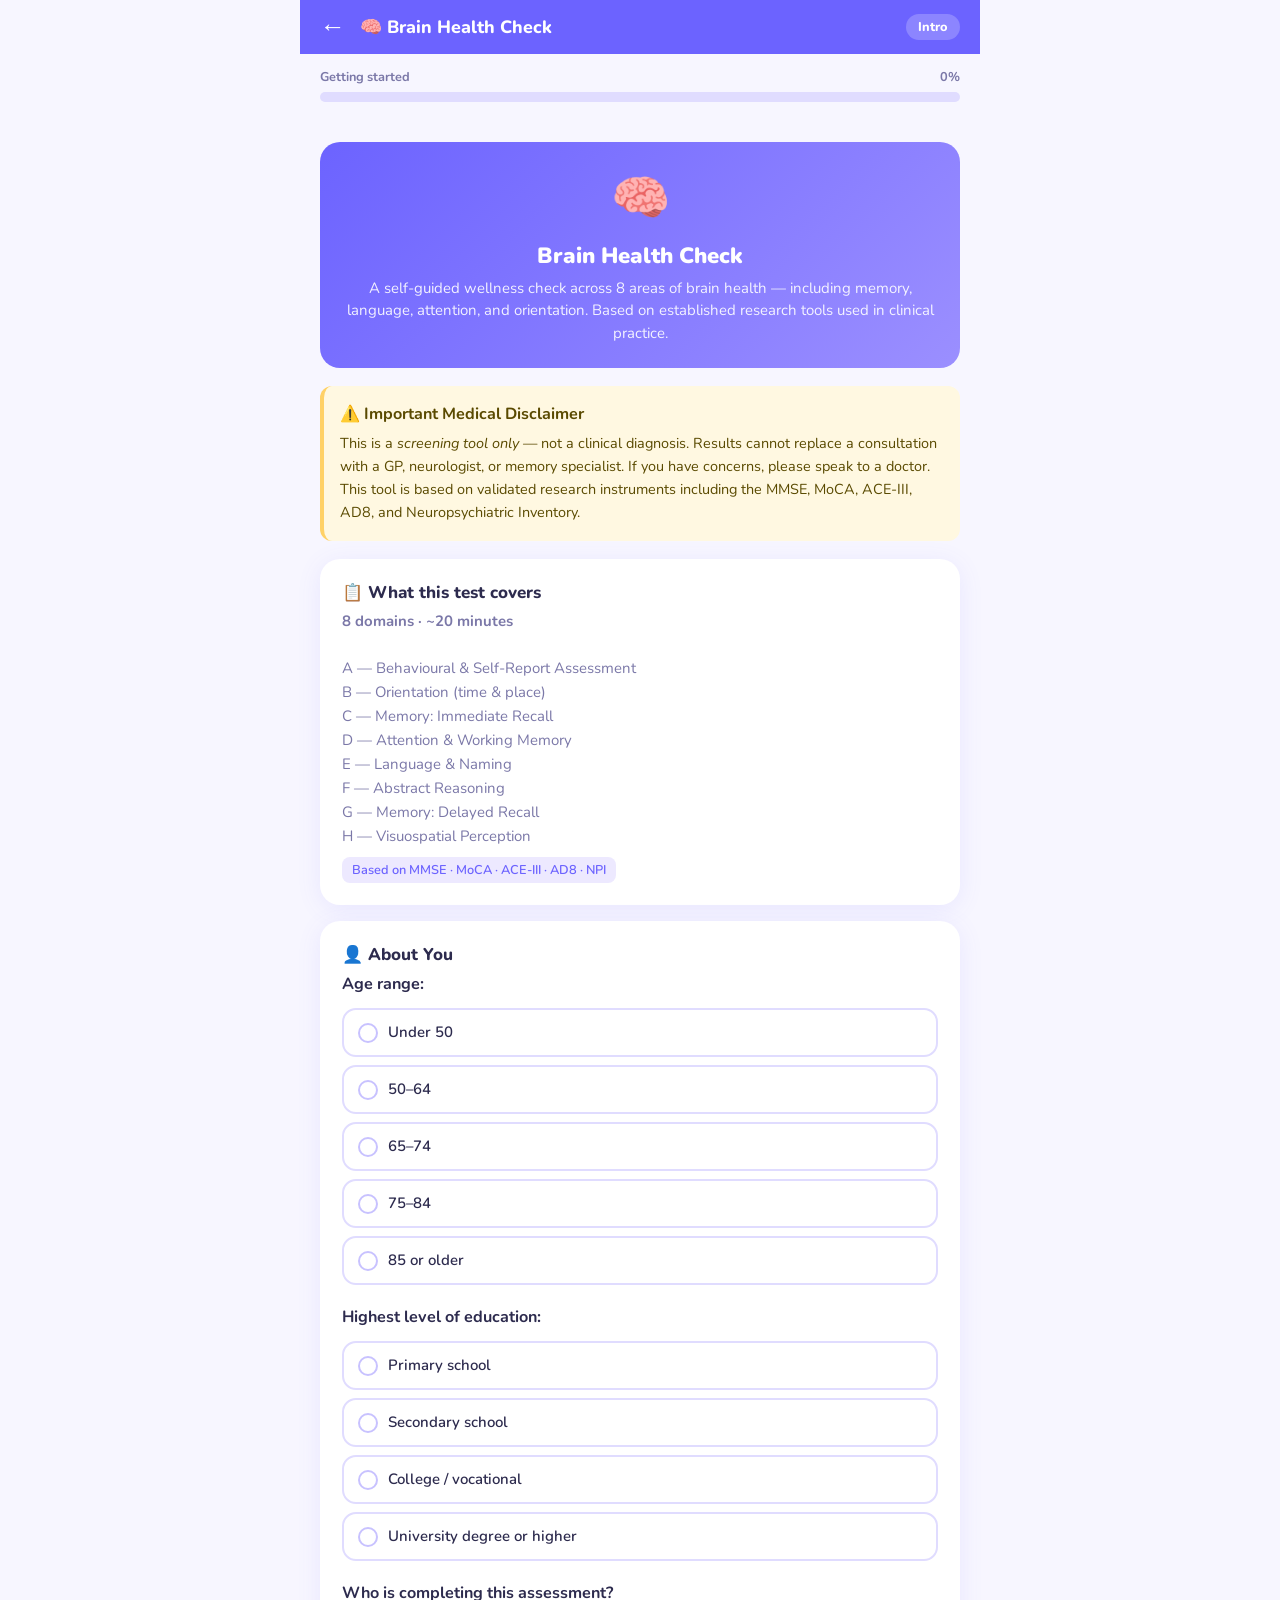
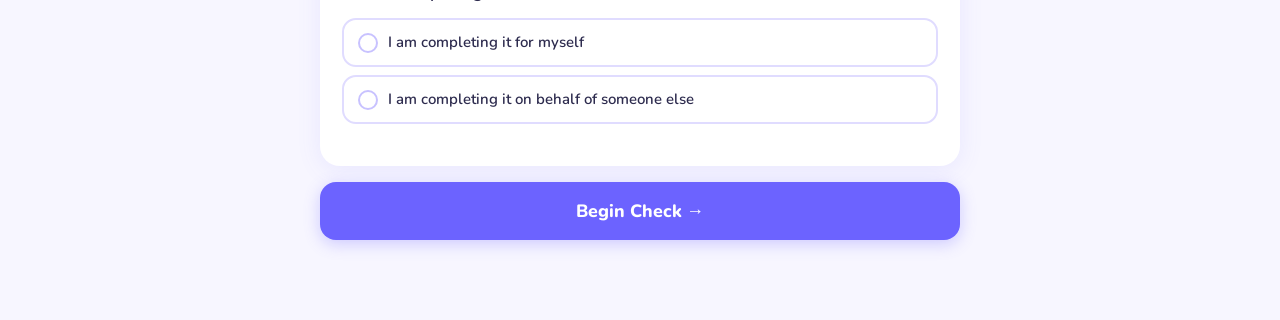
==== commit a47603b9: "Legal safety: rename to Brain Health Check, soften clinical language, add mandatory consent gate" ====
--- a/test.html
+++ b/test.html
@@ -3,7 +3,7 @@
 <head>
   <meta charset="UTF-8">
   <meta name="viewport" content="width=device-width, initial-scale=1.0, maximum-scale=1.0">
-  <title>Cognitive Health Assessment – Brain Spark</title>
+  <title>Brain Health Check – Brain Spark</title>
   <link href="https://fonts.googleapis.com/css2?family=Nunito:wght@400;600;700;800;900&display=swap" rel="stylesheet">
   <style>
     *,*::before,*::after{box-sizing:border-box;margin:0;padding:0;}
@@ -147,6 +147,55 @@
     .rec-list li:last-child{border-bottom:none;}
     .rec-icon{font-size:1.2rem;flex-shrink:0;}
 
+    /* RESULTS — new warm components */
+    .result-thankyou{
+      background:linear-gradient(135deg,#fff8e1,#fffde7);
+      border-radius:var(--radius);padding:20px;
+      display:flex;gap:14px;align-items:flex-start;
+      margin:20px 20px 0;
+      border:1px solid #ffe082;
+    }
+    .result-thankyou-icon{font-size:1.8rem;flex-shrink:0;}
+    .result-thankyou p{font-size:0.9rem;line-height:1.6;color:#5a4a00;font-weight:600;}
+
+    .encourage-card{
+      background:linear-gradient(135deg,#e8f5e9,#f1f8e9);
+      border-radius:16px;padding:18px;margin:0 20px 16px;
+      display:flex;gap:12px;align-items:flex-start;
+      border:1px solid #a5d6a7;
+    }
+    .encourage-icon{font-size:1.6rem;flex-shrink:0;}
+    .encourage-card p{font-size:0.88rem;line-height:1.6;color:#1b5e20;font-weight:600;}
+
+    .context-card{
+      background:#f8f9ff;border:1px solid #e0dcff;
+      border-radius:16px;padding:18px;margin:0 20px 16px;
+    }
+    .context-title{font-size:0.9rem;font-weight:800;margin-bottom:8px;color:var(--text);}
+    .context-body{font-size:0.85rem;line-height:1.6;color:var(--muted);}
+
+    .next-steps{margin-top:14px;display:flex;flex-direction:column;gap:8px;}
+    .next-step{display:flex;gap:10px;align-items:flex-start;font-size:0.85rem;font-weight:700;line-height:1.4;}
+    .ns-dot{color:var(--primary);font-size:1rem;flex-shrink:0;margin-top:1px;}
+
+    /* Domain list (vertical, richer) */
+    .domain-list{display:flex;flex-direction:column;gap:16px;}
+    .domain-row{}
+    .domain-row-top{display:flex;justify-content:space-between;align-items:center;margin-bottom:6px;}
+    .domain-row-name{font-size:0.88rem;font-weight:800;color:var(--text);}
+    .domain-row-score{font-size:0.88rem;font-weight:800;display:flex;align-items:center;gap:6px;}
+    .domain-label-pill{font-size:0.68rem;font-weight:800;padding:2px 8px;border-radius:50px;}
+    .domain-explainer{font-size:0.78rem;color:var(--muted);line-height:1.5;margin-top:6px;}
+
+    /* Support card */
+    .support-card{background:var(--card);border-radius:var(--radius);padding:20px;margin:0 0 16px;box-shadow:var(--shadow);border-left:4px solid var(--green);}
+    .support-title{font-size:1rem;font-weight:800;margin-bottom:14px;color:var(--text);}
+    .support-grid{display:grid;grid-template-columns:1fr 1fr;gap:12px;}
+    .support-item{background:#f7f6ff;border-radius:12px;padding:12px;}
+    .support-org{font-size:0.82rem;font-weight:800;color:var(--primary);margin-bottom:4px;}
+    .support-detail{font-size:0.78rem;line-height:1.5;color:var(--muted);}
+    @media(max-width:500px){.support-grid{grid-template-columns:1fr;}}
+
     /* Overlap figures */
     .overlap-img{display:flex;justify-content:center;margin:12px 0;}
     .overlap-box{background:white;border:2px solid #e0dcff;border-radius:16px;padding:20px;position:relative;display:flex;align-items:center;justify-content:center;width:240px;height:160px;}
@@ -154,6 +203,46 @@
     /* Highlight correct/wrong */
     .opt.correct{border-color:var(--green);background:#d4f7e9;}
     .opt.wrong{border-color:var(--accent);background:#fde0e0;}
+
+    /* CONSENT GATE */
+    .consent-overlay{
+      position:fixed;inset:0;background:rgba(45,43,78,0.72);
+      z-index:500;display:none;align-items:flex-end;justify-content:center;
+    }
+    .consent-overlay.show{display:flex;}
+    .consent-box{
+      background:white;border-radius:28px 28px 0 0;
+      padding:32px 24px 36px;width:100%;max-width:680px;
+      animation:slideUp 0.35s cubic-bezier(0.4,0,0.2,1);
+    }
+    @keyframes slideUp{from{transform:translateY(100%)}to{transform:translateY(0)}}
+    .consent-icon{font-size:2.4rem;margin-bottom:12px;text-align:center;}
+    .consent-box h2{font-size:1.3rem;font-weight:900;margin-bottom:10px;text-align:center;}
+    .consent-box>p{font-size:0.88rem;color:var(--muted);text-align:center;line-height:1.5;margin-bottom:16px;}
+    .consent-list{list-style:none;padding:0;margin-bottom:20px;display:flex;flex-direction:column;gap:8px;}
+    .consent-list li{font-size:0.85rem;color:var(--text);line-height:1.4;padding-left:20px;position:relative;}
+    .consent-list li::before{content:'·';position:absolute;left:6px;color:var(--primary);font-weight:900;}
+    .consent-check-row{
+      display:flex;align-items:center;gap:12px;
+      background:#f7f6ff;border:1.5px solid #e0dcff;border-radius:14px;
+      padding:14px 16px;margin-bottom:16px;cursor:pointer;
+    }
+    .consent-check-row input{display:none;}
+    .consent-check-box{
+      width:22px;height:22px;border-radius:7px;
+      border:2px solid #c8c2ff;flex-shrink:0;
+      background:white;transition:all 0.15s;
+      display:flex;align-items:center;justify-content:center;
+    }
+    .consent-check-row.checked .consent-check-box{
+      background:var(--primary);border-color:var(--primary);
+    }
+    .consent-check-row.checked .consent-check-box::after{
+      content:'✓';color:white;font-size:0.8rem;font-weight:900;
+    }
+    .consent-check-label{font-size:0.88rem;font-weight:700;color:var(--text);}
+    #consentBtn:disabled{opacity:0.4;pointer-events:none;}
+    .consent-cancel{display:block;text-align:center;margin-top:12px;color:var(--muted);font-size:0.85rem;font-weight:700;text-decoration:none;}
 
     @media(max-width:500px){
       html{font-size:15px;}
@@ -166,7 +255,7 @@
 
   <div class="header">
     <a href="index.html" class="back-btn">←</a>
-    <span class="header-title">🧠 Cognitive Health Assessment</span>
+    <span class="header-title">🧠 Brain Health Check</span>
     <span class="section-badge" id="sectionBadge">Intro</span>
   </div>
 
@@ -185,8 +274,8 @@
     <div style="padding:20px 0 0;">
       <div class="section-intro">
         <div class="s-icon">🧠</div>
-        <h2>Cognitive Health Assessment</h2>
-        <p>A comprehensive, science-backed screening tool for memory, language, attention, and behaviour — covering early, mild, and moderate cognitive changes.</p>
+        <h2>Brain Health Check</h2>
+        <p>A self-guided wellness check across 8 areas of brain health — including memory, language, attention, and orientation. Based on established research tools used in clinical practice.</p>
       </div>
 
       <div class="disclaimer">
@@ -240,7 +329,7 @@
         </div>
       </div>
 
-      <button class="big-btn" onclick="goSection(1)">Begin Assessment →</button>
+      <button class="big-btn" onclick="showConsentGate()">Begin Check →</button>
     </div>
   </div>
 
@@ -357,7 +446,7 @@
       <p>Can you remember the words from Part C? This tests long-term memory consolidation.</p>
     </div>
     <div class="card">
-      <span class="science-ref">Delayed free recall is the single strongest predictor of Alzheimer's disease (Sarazin et al., 2007, Archives of Neurology) · Scoring from ACE-III</span>
+      <span class="science-ref">Delayed recall is a key area studied in memory research · Adapted from ACE-III (Hsieh et al., 2013) · Sarazin et al., 2007</span>
     </div>
 
     <div id="delayedCard"></div>
@@ -389,6 +478,28 @@
   </div>
 
 </div><!-- /app -->
+
+<!-- CONSENT GATE -->
+<div class="consent-overlay" id="consentOverlay">
+  <div class="consent-box">
+    <div class="consent-icon">📋</div>
+    <h2>Before you begin</h2>
+    <p>This is a <strong>self-guided wellness check</strong>, not a medical test. It cannot diagnose any condition.</p>
+    <ul class="consent-list">
+      <li>Results are for personal reflection only</li>
+      <li>Many everyday factors affect performance — tiredness, stress, medication, and mood can all lower scores</li>
+      <li>If you have health concerns, please speak to a doctor — not this app</li>
+      <li>This tool does not store or share your data</li>
+    </ul>
+    <label class="consent-check-row" id="consentCheckRow">
+      <input type="checkbox" id="consentCheckbox">
+      <span class="consent-check-box" id="consentCheckBox"></span>
+      <span class="consent-check-label">I understand this is not a medical assessment</span>
+    </label>
+    <button class="big-btn" id="consentBtn" onclick="acceptConsent()" disabled>Continue →</button>
+    <a href="index.html" class="consent-cancel">Cancel</a>
+  </div>
+</div>
 
 <script>
 // ─── STATE ───────────────────────────────────────────────────────────────────
@@ -1080,27 +1191,35 @@
   });
   const finalScore=Math.round(total);
 
-  let stage,stageClass,stageTitle,stageDesc,stageRec;
+  let stage,stageClass,stageTitle,stageDesc,stageRec,stageNextSteps,stageEncourage;
   if(finalScore>=82){
     stage='normal';stageClass='stage-normal';
-    stageTitle='✅ Within normal limits';
-    stageDesc='Your results do not suggest significant cognitive concerns at this time. Cognitive function appears consistent with your age group. Continue brain-healthy habits and consider retesting annually.';
-    stageRec='Keep up daily brain training, physical exercise, and social engagement. Retest in 12 months.';
+    stageTitle='Your results look reassuring';
+    stageDesc='Based on your responses across all eight areas, your cognitive function appears to be within the range expected for your age group. There are no significant patterns of concern in these results today.';
+    stageEncourage='This is genuinely good news — and completing this assessment shows you are being proactive about your brain health, which matters enormously.';
+    stageRec='Continue the habits that protect your brain: daily movement, good sleep, social connection, and mental stimulation. Consider retesting in 12 months to build a personal baseline over time.';
+    stageNextSteps=['Keep up daily brain training games — especially Quick Flash','Tell your GP you completed a cognitive screen and the results were normal','Schedule an annual retest to track your baseline over time'];
   } else if(finalScore>=65){
     stage='mild';stageClass='stage-mild';
-    stageTitle='⚠️ Mild cognitive concerns';
-    stageDesc='Some areas show responses consistent with mild cognitive change. This may reflect normal ageing, stress, poor sleep, or early mild cognitive impairment (MCI). MCI does not always progress to dementia — many people remain stable or improve.';
-    stageRec='Discuss these results with your GP. A formal cognitive assessment (MoCA or ACE-III) administered by a clinician is recommended.';
+    stageTitle='Some areas worth keeping an eye on';
+    stageDesc='A few areas of your results showed responses that may suggest mild cognitive change. It is important to know that this is very common, and the causes are often entirely treatable — poor sleep, stress, anxiety, low mood, thyroid issues, vitamin deficiencies, and medication side effects can all affect cognitive performance on a day like today.';
+    stageEncourage='Noticing these changes and taking this assessment is an act of self-care. The earlier any changes are identified, the more options there are. Many people with mild cognitive changes remain stable for years, and some improve significantly.';
+    stageRec='We gently encourage you to share these results with your GP. They can rule out treatable causes and, if needed, refer you to a memory specialist for a full clinical assessment (such as the MoCA or ACE-III). You do not need to go alone — bring a family member or friend for support.';
+    stageNextSteps=['Book a GP appointment and bring or show these results','Ask your GP to check: thyroid function, B12, folate, iron, and mood','Consider a formal clinical memory assessment (MoCA or ACE-III)','Continue daily brain training — evidence shows it helps'];
   } else if(finalScore>=45){
     stage='moderate';stageClass='stage-moderate';
-    stageTitle='🟠 Moderate cognitive concerns';
-    stageDesc='Several areas show responses that may indicate moderate cognitive difficulties. This warrants professional evaluation. A GP referral to a memory clinic or neurologist is strongly advised.';
-    stageRec='Please make an appointment with your GP as soon as possible and share these results. Do not drive or make major decisions until assessed.';
+    stageTitle='These results suggest it\'s time to speak to a doctor';
+    stageDesc='Across several areas, your responses show patterns that may indicate some cognitive difficulties worth investigating properly. A screen like this cannot tell us why — only a doctor can do that, and the reasons can range from highly treatable conditions to early-stage changes that benefit enormously from early support.';
+    stageEncourage='Please know: reaching out for help at this stage is one of the most important things you can do. There is no shame in these results — only wisdom in taking them seriously. You are not alone, and there is real help available.';
+    stageRec='Please make an appointment with your GP soon and share these results with them. A referral to a memory clinic or neurologist will allow for a full, proper assessment in a supportive environment. If possible, bring someone you trust to the appointment — a second set of ears always helps.';
+    stageNextSteps=['Contact your GP this week — mention you have cognitive screening results to discuss','Ask about a referral to your local memory clinic','Bring a trusted friend or family member to appointments','In the UK: call the Alzheimer\'s Society helpline on 0333 150 3456 — they are kind and helpful'];
   } else {
     stage='significant';stageClass='stage-significant';
-    stageTitle='🔴 Significant cognitive concerns';
-    stageDesc='Multiple areas show responses consistent with significant cognitive difficulties. This assessment strongly recommends professional evaluation. Please do not delay in seeking medical advice.';
-    stageRec='Please seek medical attention promptly. Show these results to your GP or take someone with you to the appointment.';
+    stageTitle='Please reach out to a doctor — you deserve support';
+    stageDesc='Your responses across multiple areas show patterns that suggest significant cognitive difficulties. This assessment cannot diagnose anything — only a qualified clinician can do that — but these results are a strong signal that a proper medical evaluation is needed as soon as possible.';
+    stageEncourage='It takes real courage to complete something like this. Whatever is happening, you are not alone — and reaching out now means getting access to the support, care, and resources you deserve. There are people who specialise in exactly this, and they are ready to help.';
+    stageRec='Please contact your GP as soon as possible, or ask a family member to help you do so. Show or describe these results. If you are in the UK, the Alzheimer\'s Society helpline (0333 150 3456) offers free, confidential, and compassionate support — you can call even before seeing a doctor.';
+    stageNextSteps=['Contact your GP today or ask a trusted person to help you do so','Bring a family member or close friend to your appointment','UK: Alzheimer\'s Society helpline — 0333 150 3456 (free, confidential)','UK: NHS Memory Assessment Service — ask your GP for a referral','Do not make major decisions (financial, legal) without support right now'];
   }
 
   // Domain names and pct
@@ -1119,7 +1238,30 @@
   const circ=282; // 2π×45
   const arc=circ-(circ*finalScore/100);
 
+  // Find strongest and weakest domains for personalised feedback
+  const domainPcts=domainInfo.map(d=>({...d,pct:Math.round(scores[d.key]/maxes[d.key]*100)}));
+  const strongest=[...domainPcts].sort((a,b)=>b.pct-a.pct).slice(0,2);
+  const weakest=[...domainPcts].sort((a,b)=>a.pct-b.pct).filter(d=>d.pct<70).slice(0,2);
+
+  const domainExplainers={
+    behav:  {what:'Behavioural & everyday function',why:'Tracks changes in memory, mood, daily tasks and social engagement compared to a few years ago.',context:'Subjective memory complaints and changes in daily function are among the earliest detectable signals of cognitive change — but they are also very commonly caused by stress, depression, and poor sleep.'},
+    orient: {what:'Orientation in time and place',why:'Knowing the date, day, month, year, and season.',context:'Most people miss 1–2 orientation questions occasionally — it becomes clinically significant when errors are frequent or involve the year.'},
+    memImm: {what:'Immediate memory',why:'How many of the 7 words you could recall straight after seeing them.',context:'Immediate recall reflects attention and the initial encoding of new information. Even healthy people typically recall 5–7 words immediately.'},
+    attn:   {what:'Attention & working memory',why:'Serial subtraction (100−7) and remembering digits in reverse.',context:'These tasks require holding information in mind while manipulating it — a core function of the frontal lobes. Fatigue, anxiety, and medication can significantly affect performance.'},
+    lang:   {what:'Language & verbal fluency',why:'Naming objects from descriptions, generating animal names, and repeating sentences.',context:'Subtle word-finding difficulties and reduced fluency (fewer than 10 animals per minute) are among the earliest language changes in Alzheimer\'s disease.'},
+    abstract:{what:'Abstract reasoning',why:'Finding the deeper connection between things, and interpreting figurative language.',context:'Abstract thinking relies on the frontal lobes and is often preserved in early Alzheimer\'s but may be affected in frontotemporal dementia.'},
+    delayed:{what:'Delayed memory recall',why:'How many words you could remember after a gap of several minutes.',context:'This is the single most sensitive measure for early Alzheimer\'s disease. A significant gap between what you recalled immediately vs. after a delay is more meaningful than either score alone.'},
+    visuosp:{what:'Visuospatial perception',why:'Reading clock faces and spatial reasoning tasks.',context:'The right parietal lobe handles spatial processing. Difficulties here appear in moderate Alzheimer\'s and are a hallmark of Lewy body dementia.'},
+  };
+
   let html=`
+    <!-- Thank you message -->
+    <div class="result-thankyou">
+      <div class="result-thankyou-icon">🙏</div>
+      <p>Thank you for completing this assessment. It takes thought and courage to reflect on your cognitive health — that matters. Your results are below, explained as clearly and honestly as we can.</p>
+    </div>
+
+    <!-- Score hero -->
     <div class="result-hero">
       <div class="result-score-ring">
         <svg class="score-svg" viewBox="0 0 100 100">
@@ -1133,70 +1275,128 @@
       <p>${stageDesc}</p>
     </div>
 
+    <!-- Encourage message -->
+    <div class="encourage-card">
+      <div class="encourage-icon">💛</div>
+      <p>${stageEncourage}</p>
+    </div>
+
+    <!-- Important context -->
+    <div class="context-card">
+      <div class="context-title">📌 Before reading further — important context</div>
+      <div class="context-body">
+        This is a <strong>screening tool, not a diagnosis</strong>. Many everyday factors can lower scores on any cognitive test: tiredness, anxiety, a poor night's sleep, pain, illness, certain medications, unfamiliarity with touchscreen devices, or simply having an off day. A single screen cannot tell the full story — only a trained clinician can do that.
+        <br><br>
+        What it <em>can</em> do is give you a useful snapshot, and point to whether it's worth a conversation with your doctor.
+      </div>
+    </div>
+
+    <!-- Recommendation -->
     <div class="stage-card ${stageClass}">
-      <div class="stage-title">Recommendation</div>
+      <div class="stage-title">What we'd suggest</div>
       <div class="stage-body">${stageRec}</div>
-    </div>
-
-    <h3 style="font-size:1rem;font-weight:800;padding:0 4px;margin-bottom:12px;">Domain Breakdown</h3>
-    <div class="domain-grid">
-      ${domainInfo.map(d=>{
-        const pct=Math.round(scores[d.key]/maxes[d.key]*100);
-        const col=pct>=80?'var(--green)':pct>=55?'var(--yellow)':'var(--accent)';
-        return`<div class="domain-card">
-          <div class="domain-name">${d.emoji} ${d.label}</div>
-          <div class="domain-score" style="color:${col}">${pct}%</div>
-          <div class="domain-bar"><div class="domain-fill" style="width:${pct}%;background:${col}"></div></div>
-        </div>`;
-      }).join('')}
-    </div>
-
+      <div class="next-steps">
+        ${stageNextSteps.map(s=>`<div class="next-step"><span class="ns-dot">→</span><span>${s}</span></div>`).join('')}
+      </div>
+    </div>
+
+    <!-- Domain breakdown -->
+    <div class="card" style="margin-top:4px;">
+      <div class="card-title">📊 Your results by area</div>
+      <div class="card-body" style="margin-bottom:16px;">Each area is scored as a percentage of the maximum possible. Green means strong performance, yellow is within normal range, and red suggests this area deserves attention.</div>
+      <div class="domain-list">
+        ${domainPcts.map(d=>{
+          const col=d.pct>=80?'var(--green)':d.pct>=55?'#e6a817':'var(--accent)';
+          const label=d.pct>=80?'Strong':d.pct>=55?'Average':'Needs attention';
+          const ex=domainExplainers[d.key];
+          return`<div class="domain-row">
+            <div class="domain-row-top">
+              <span class="domain-row-name">${d.emoji} ${d.label}</span>
+              <span class="domain-row-score" style="color:${col}">${d.pct}% <span class="domain-label-pill" style="background:${col}20;color:${col}">${label}</span></span>
+            </div>
+            <div class="domain-bar"><div class="domain-fill" style="width:${d.pct}%;background:${col}"></div></div>
+            <div class="domain-explainer">${ex.context}</div>
+          </div>`;
+        }).join('')}
+      </div>
+    </div>
+
+    <!-- Personalised strengths & watchpoints -->
     <div class="card">
-      <div class="card-title">📊 What do these scores mean?</div>
+      <div class="card-title">✨ Your personal highlights</div>
+      <div class="card-body" style="margin-bottom:12px;">
+        ${strongest.length>0?`<strong>Areas where you did well:</strong> ${strongest.map(d=>`${d.emoji} ${d.label} (${d.pct}%)`).join(' · ')}<br><br>`:''}
+        ${weakest.length>0?`<strong>Areas worth watching:</strong> ${weakest.map(d=>`${d.emoji} ${d.label} (${d.pct}%)`).join(' · ')}<br><br>`:' All areas were within normal range.<br><br>'}
+        ${scores.delayed<scores.memImm*0.6&&scores.memImm>0?`<span style="color:#e6a817;font-weight:700;">⚠️ Notable: </span>Your delayed recall was noticeably lower than your immediate recall. This gap — remembering less after a delay — is the pattern most closely associated with early Alzheimer's in research. It is worth mentioning specifically to your GP.<br><br>`:''}
+        ${scores.lang<maxes.lang*0.5?`<span style="color:#e6a817;font-weight:700;">⚠️ Notable: </span>Your language score suggests some difficulty with word-finding or verbal fluency. This can be caused by many things including anxiety and hearing loss — both worth discussing with a doctor.<br><br>`:''}
+      </div>
+    </div>
+
+    <!-- What each domain means -->
+    <div class="card">
+      <div class="card-title">🔬 What each area measures</div>
       <div class="card-body">
-        <strong>Behaviour & Self-Report</strong> — based on changes you've noticed over 2–3 years. Subjective memory complaints are an early risk indicator.<br><br>
-        <strong>Orientation</strong> — knowing the date, month, year, and season. Disorientation is a hallmark of moderate dementia.<br><br>
-        <strong>Immediate & Delayed Memory</strong> — together these measure encoding (learning) and consolidation (retaining). A large gap between immediate and delayed recall is the strongest predictor of Alzheimer's disease.<br><br>
-        <strong>Language</strong> — naming difficulties and reduced verbal fluency (fewer than 10 animals/min) are early markers in multiple dementia types.<br><br>
-        <strong>Attention</strong> — the serial 7s test is sensitive to frontal-subcortical involvement. Digit span measures working memory capacity.<br><br>
-        <strong>Abstract Reasoning</strong> — executive function and frontal lobe integrity. Preserved in early AD, often impaired in frontotemporal dementia.<br><br>
-        <strong>Visuospatial</strong> — right parietal lobe function. Clock reading difficulties appear in moderate Alzheimer's and Lewy body dementia.
+        ${domainInfo.map(d=>{
+          const ex=domainExplainers[d.key];
+          return`<div style="margin-bottom:14px;"><strong>${d.emoji} ${ex.what}</strong><br><span style="color:var(--muted);font-size:0.85rem;">${ex.why}</span></div>`;
+        }).join('')}
       </div>
     </div>
 
+    <!-- Support resources -->
+    <div class="support-card">
+      <div class="support-title">🤝 Support &amp; Resources</div>
+      <div class="support-grid">
+        <div class="support-item">
+          <div class="support-org">Alzheimer's Society (UK)</div>
+          <div class="support-detail">Helpline: <strong>0333 150 3456</strong><br>Free, confidential, open 9am–8pm weekdays</div>
+        </div>
+        <div class="support-item">
+          <div class="support-org">Dementia UK</div>
+          <div class="support-detail">Admiral Nurse Dementia Helpline:<br><strong>0800 888 6678</strong> (free)</div>
+        </div>
+        <div class="support-item">
+          <div class="support-org">NHS Memory Services</div>
+          <div class="support-detail">Ask your GP for a referral to your local NHS Memory Assessment Service — it's free and they are kind.</div>
+        </div>
+        <div class="support-item">
+          <div class="support-org">Age UK</div>
+          <div class="support-detail">Advice line: <strong>0800 678 1602</strong><br>Free information and emotional support</div>
+        </div>
+      </div>
+    </div>
+
+    <!-- Scientific references -->
     <div class="refs-card">
-      <h3>📖 Scientific References</h3>
-      <div class="ref-item">Folstein MF et al. (1975). "Mini-Mental State Examination." <em>Journal of Psychiatric Research</em>, 12(3):189–198.</div>
-      <div class="ref-item">Nasreddine ZS et al. (2005). "The Montreal Cognitive Assessment (MoCA)." <em>Journal of the American Geriatrics Society</em>, 53(4):695–699.</div>
-      <div class="ref-item">Hsieh S et al. (2013). "Validation of the Addenbrooke's Cognitive Examination III (ACE-III)." <em>Journal of Neurology, Neurosurgery & Psychiatry</em>, 84(9):964–969.</div>
-      <div class="ref-item">Galvin JE et al. (2005). "The AD8: A brief informant interview to detect dementia." <em>Neurology</em>, 65(4):559–564.</div>
-      <div class="ref-item">Sarazin M et al. (2007). "Amnesic syndrome of the medial temporal type identifies prodromal AD." <em>Neurology</em>, 69(19):1859–1867.</div>
-      <div class="ref-item">Cummings JL et al. (1994). "Neuropsychiatric Inventory (NPI)." <em>Neurology</em>, 44(12):2308–2314.</div>
-      <div class="ref-item">Lawton MP & Brody EM (1969). "Assessment of older people: IADL scale." <em>The Gerontologist</em>, 9(3):179–186.</div>
-      <div class="ref-item">Wechsler D (1945). Wechsler Memory Scale. The Psychological Corporation, New York.</div>
-      <div class="ref-item">Shulman KI (2000). "Clock-drawing: is it the ideal cognitive screening test?" <em>International Journal of Geriatric Psychiatry</em>, 15(6):548–561.</div>
-      <div class="ref-item">Livingston G et al. (2020). "Dementia prevention, intervention, and care: 2020 report of the Lancet Commission." <em>The Lancet</em>, 396(10248):413–446.</div>
-    </div>
-
-    <div class="card">
-      <ul class="rec-list">
-        <li><span class="rec-icon">🩺</span><span>Share these results with your GP — print this page or take a screenshot.</span></li>
-        <li><span class="rec-icon">🔁</span><span>Retest every 3–6 months to track changes over time.</span></li>
-        <li><span class="rec-icon">⚡</span><span>Play Quick Flash daily — the game most directly linked to reducing dementia risk in clinical research.</span></li>
-        <li><span class="rec-icon">🚶</span><span>30 minutes of aerobic exercise 5×/week is associated with reduced hippocampal atrophy.</span></li>
-        <li><span class="rec-icon">😴</span><span>Prioritise sleep — amyloid clearance from the brain happens primarily during deep sleep.</span></li>
-      </ul>
-    </div>
-
-    <div class="disclaimer" style="margin-top:8px;">
-      <strong>⚠️ Reminder</strong>
-      This screening tool is not a clinical diagnosis. Results are indicative only and may be affected by tiredness, anxiety, illness, or unfamiliarity with digital interfaces. Always consult a qualified medical professional.
-    </div>
-
-    <a href="index.html" class="big-btn" style="text-decoration:none;display:block;text-align:center;margin-top:16px;">← Back to Brain Spark</a>
+      <h3>📖 Scientific Basis of This Assessment</h3>
+      <div class="ref-item">Folstein MF et al. (1975). Mini-Mental State Examination. <em>Journal of Psychiatric Research</em>, 12(3):189–198.</div>
+      <div class="ref-item">Nasreddine ZS et al. (2005). The Montreal Cognitive Assessment (MoCA). <em>Journal of the American Geriatrics Society</em>, 53(4):695–699.</div>
+      <div class="ref-item">Hsieh S et al. (2013). Validation of the ACE-III. <em>Journal of Neurology, Neurosurgery &amp; Psychiatry</em>, 84(9):964–969.</div>
+      <div class="ref-item">Galvin JE et al. (2005). The AD8 informant interview. <em>Neurology</em>, 65(4):559–564.</div>
+      <div class="ref-item">Sarazin M et al. (2007). Delayed recall as the strongest predictor of prodromal Alzheimer's. <em>Neurology</em>, 69(19):1859–1867.</div>
+      <div class="ref-item">Cummings JL et al. (1994). Neuropsychiatric Inventory. <em>Neurology</em>, 44(12):2308–2314.</div>
+      <div class="ref-item">Livingston G et al. (2020). Dementia prevention, intervention and care: Lancet Commission report. <em>The Lancet</em>, 396(10248):413–446.</div>
+      <div class="ref-item">Wechsler D (1945). Wechsler Memory Scale. The Psychological Corporation.</div>
+      <div class="ref-item">Shulman KI (2000). Clock-drawing as cognitive screening. <em>International Journal of Geriatric Psychiatry</em>, 15(6):548–561.</div>
+    </div>
+
+    <!-- Disclaimer -->
+    <div class="disclaimer" style="margin-top:4px;">
+      <strong>⚠️ Medical Disclaimer</strong>
+      This tool is for informational purposes only and does not constitute a medical diagnosis. Results may be affected by many factors unrelated to dementia. Always consult a qualified medical professional before drawing conclusions about your health.
+    </div>
+
+    <div style="display:flex;gap:10px;margin-top:16px;flex-direction:column;">
+      <button class="big-btn green" onclick="window.print()">🖨️ Print / Save Results</button>
+      <a href="index.html" class="big-btn orange" style="text-decoration:none;display:block;text-align:center;">← Back to Brain Spark</a>
+    </div>
   `;
 
   document.getElementById('resultsContent').innerHTML=html;
+  // wrap card-level elements that don't have their own padding
+  document.querySelectorAll('#resultsContent > .card, #resultsContent > .refs-card, #resultsContent > .support-card, #resultsContent > .stage-card, #resultsContent > .disclaimer, #resultsContent > div[style*="flex"]').forEach(el=>{
+    if(!el.style.marginLeft) el.style.cssText+='margin-left:20px;margin-right:20px;';
+  });
   document.querySelectorAll('.section').forEach(s=>s.classList.remove('active'));
   document.getElementById('secResults').classList.add('active');
   window.scrollTo({top:0,behavior:'smooth'});
@@ -1218,6 +1418,27 @@
   history.push(result);
   localStorage.setItem('cogTestHistory',JSON.stringify(history.slice(-10)));
 }
+
+// ─── CONSENT GATE ────────────────────────────────────────────────────────────
+function showConsentGate(){
+  document.getElementById('consentOverlay').classList.add('show');
+}
+function acceptConsent(){
+  document.getElementById('consentOverlay').classList.remove('show');
+  goSection(1);
+}
+document.addEventListener('DOMContentLoaded',()=>{
+  const row=document.getElementById('consentCheckRow');
+  const cb=document.getElementById('consentCheckbox');
+  const btn=document.getElementById('consentBtn');
+  if(row){
+    row.addEventListener('click',()=>{
+      cb.checked=!cb.checked;
+      row.classList.toggle('checked',cb.checked);
+      btn.disabled=!cb.checked;
+    });
+  }
+});
 
 // ─── INIT ─────────────────────────────────────────────────────────────────────
 // Radio click delegation
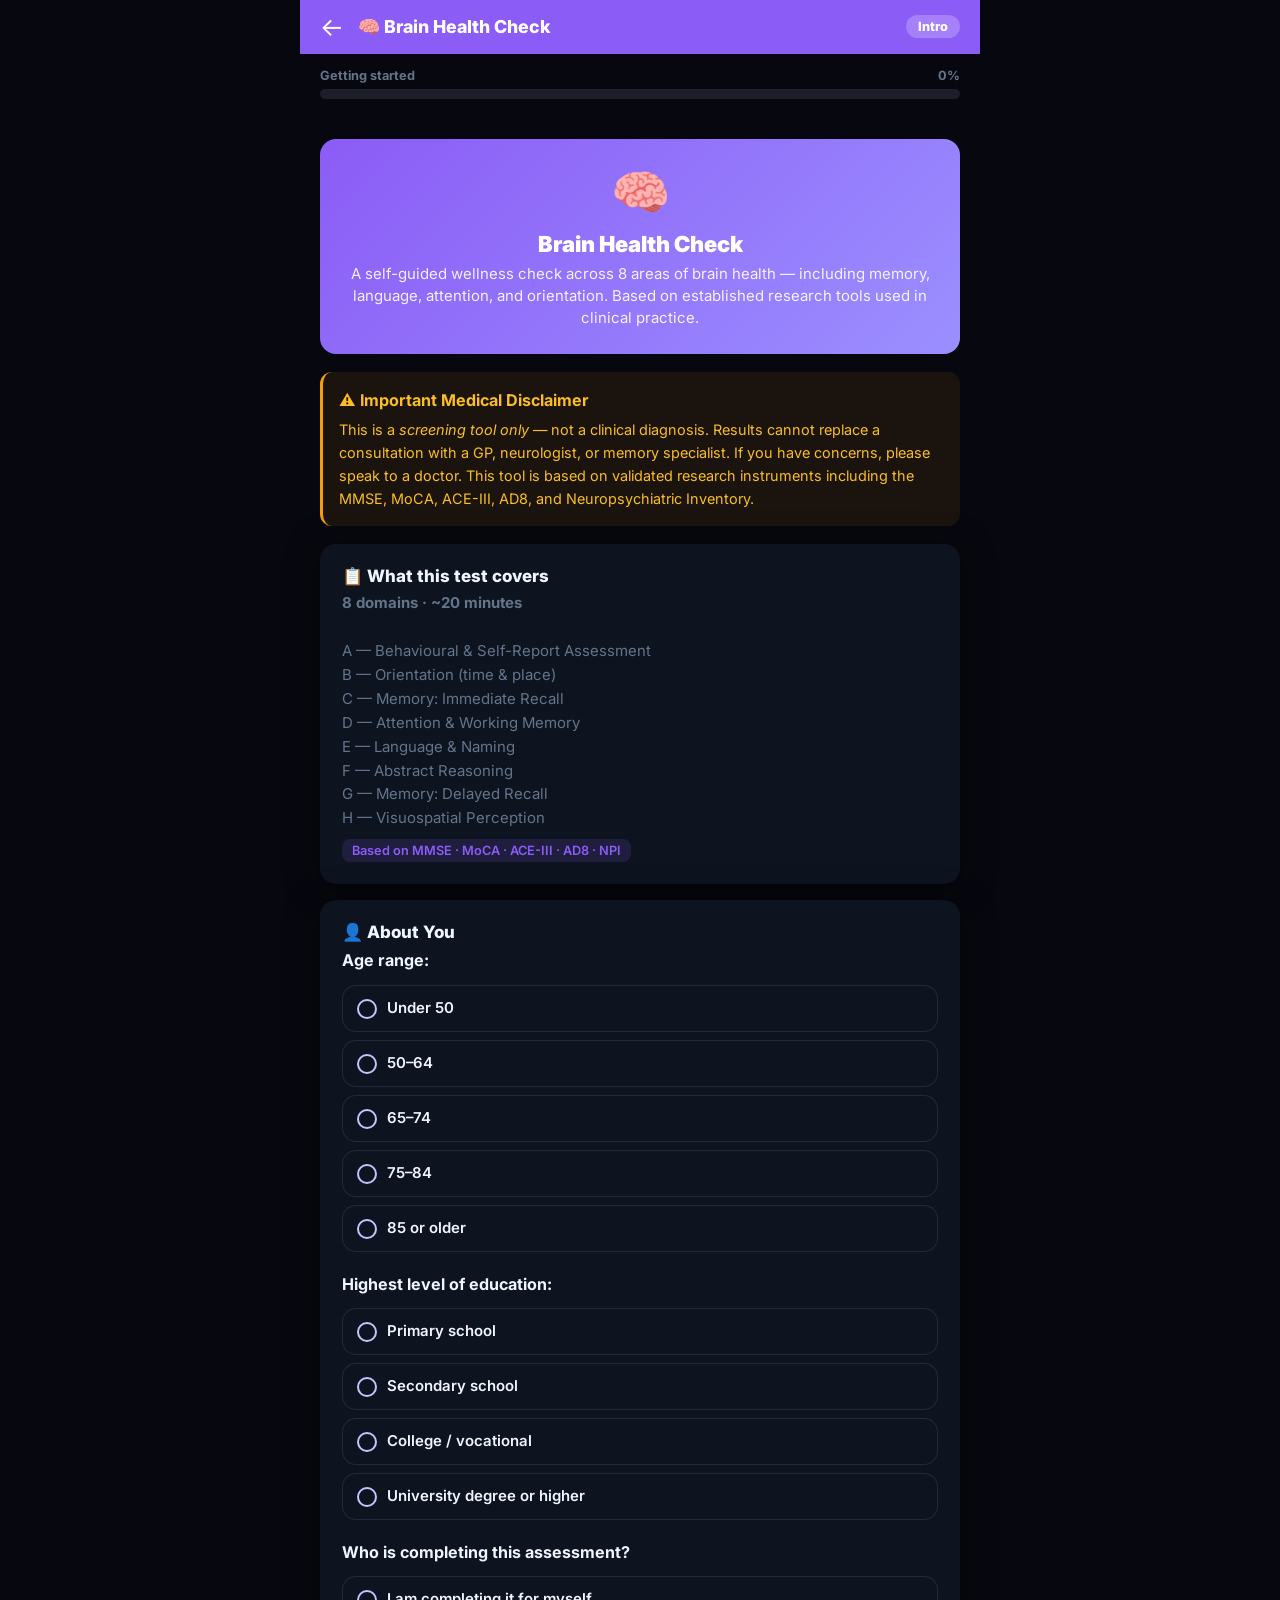
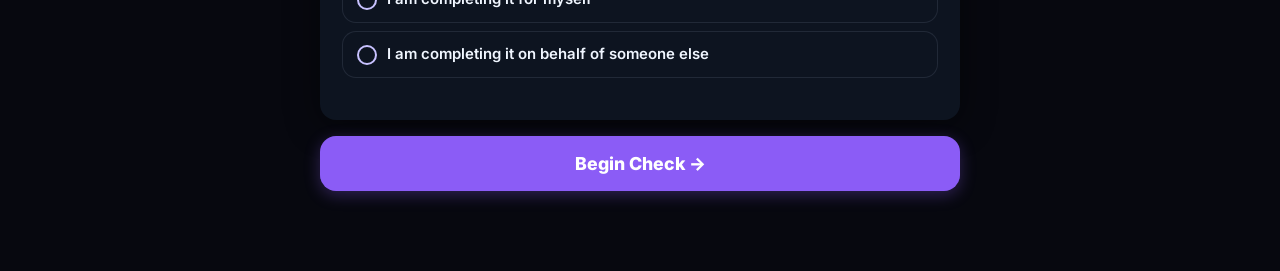
==== commit f3e4c1e9: "Complete dark science design overhaul and custom SVG icon system - Replaced entire design with dark " ====
--- a/test.html
+++ b/test.html
@@ -4,17 +4,21 @@
   <meta charset="UTF-8">
   <meta name="viewport" content="width=device-width, initial-scale=1.0, maximum-scale=1.0">
   <title>Brain Health Check – Brain Spark</title>
-  <link href="https://fonts.googleapis.com/css2?family=Nunito:wght@400;600;700;800;900&display=swap" rel="stylesheet">
+  <link rel="preconnect" href="https://fonts.googleapis.com">
+  <link rel="preconnect" href="https://fonts.gstatic.com" crossorigin>
+  <link href="https://fonts.googleapis.com/css2?family=Inter:wght@400;500;600;700;800&family=Space+Grotesk:wght@500;600;700;800&display=swap" rel="stylesheet">
   <style>
     *,*::before,*::after{box-sizing:border-box;margin:0;padding:0;}
     :root{
-      --primary:#6c63ff;--primary-light:#ede9ff;--accent:#ff6584;
-      --green:#43c59e;--yellow:#ffd166;--orange:#f4845f;
-      --bg:#f7f6ff;--card:#ffffff;--text:#2d2b4e;--muted:#7b78a8;
-      --radius:20px;--shadow:0 4px 24px rgba(108,99,255,0.10);
+      --primary:#8b5cf6;--primary-light:rgba(139,92,246,0.14);--accent:#ef4444;
+      --green:#10b981;--yellow:#f59e0b;--orange:#f97316;
+      --bg:#07080f;--card:#0d1420;--text:#f0f6ff;--muted:#64748b;
+      --radius:16px;--shadow:0 4px 32px rgba(0,0,0,0.5);
+      --border:rgba(148,163,184,0.08);--border-2:rgba(148,163,184,0.15);
+      --surface-2:#121b2e;--cyan:#06b6d4;--violet:#8b5cf6;
     }
     html{font-size:17px;}
-    body{font-family:'Nunito',sans-serif;background:var(--bg);color:var(--text);min-height:100vh;}
+    body{font-family:'Inter',sans-serif;background:var(--bg);color:var(--text);min-height:100vh;}
     .app{max-width:680px;margin:0 auto;padding-bottom:60px;}
 
     /* HEADER */
@@ -26,7 +30,7 @@
     /* PROGRESS */
     .progress-wrap{padding:0 20px;margin-top:14px;}
     .progress-labels{display:flex;justify-content:space-between;font-size:0.75rem;font-weight:700;color:var(--muted);margin-bottom:6px;}
-    .progress-track{height:10px;background:#e0dcff;border-radius:10px;overflow:hidden;}
+    .progress-track{height:10px;background:var(--border-2);border-radius:10px;overflow:hidden;}
     .progress-fill{height:100%;background:linear-gradient(90deg,var(--primary),var(--accent));border-radius:10px;transition:width 0.5s ease;}
 
     /* SECTIONS */
@@ -47,7 +51,7 @@
     .section-intro p{font-size:0.88rem;opacity:0.9;line-height:1.5;}
 
     /* DISCLAIMER */
-    .disclaimer{background:#fff8e1;border-left:4px solid var(--yellow);padding:16px;border-radius:12px;margin-bottom:18px;font-size:0.85rem;line-height:1.6;color:#5a4a00;}
+    .disclaimer{background:rgba(245,158,11,0.08);border-left:3px solid var(--yellow);padding:16px;border-radius:12px;margin-bottom:18px;font-size:0.85rem;line-height:1.6;color:#fbbf24;}
     .disclaimer strong{display:block;margin-bottom:4px;font-size:0.95rem;}
 
     /* QUESTIONS */
@@ -58,26 +62,26 @@
 
     /* RADIO OPTIONS */
     .options{display:flex;flex-direction:column;gap:8px;}
-    .opt{display:flex;align-items:flex-start;gap:10px;padding:12px 14px;border:2px solid #e0dcff;border-radius:14px;cursor:pointer;transition:all 0.15s;background:white;}
+    .opt{display:flex;align-items:flex-start;gap:10px;padding:12px 14px;border:1px solid var(--border-2);border-radius:14px;cursor:pointer;transition:all 0.15s;background:var(--card);}
     .opt:active{transform:scale(0.98);}
     .opt.selected{border-color:var(--primary);background:var(--primary-light);}
     .opt input[type=radio]{display:none;}
     .opt-dot{width:20px;height:20px;border-radius:50%;border:2px solid #c8c2ff;flex-shrink:0;margin-top:1px;transition:all 0.15s;display:flex;align-items:center;justify-content:center;}
     .opt.selected .opt-dot{background:var(--primary);border-color:var(--primary);}
-    .opt.selected .opt-dot::after{content:'';width:8px;height:8px;background:white;border-radius:50%;}
+    .opt.selected .opt-dot::after{content:'';width:8px;height:8px;background:var(--card);border-radius:50%;}
     .opt-label{font-size:0.88rem;font-weight:600;line-height:1.4;}
 
     /* TEXT INPUT */
-    .text-input{width:100%;padding:14px 16px;border:2px solid #e0dcff;border-radius:14px;font-family:'Nunito',sans-serif;font-size:1rem;font-weight:600;color:var(--text);background:white;outline:none;transition:border-color 0.2s;}
+    .text-input{width:100%;padding:14px 16px;border:1px solid var(--border-2);border-radius:14px;font-family:'Inter',sans-serif;font-size:1rem;font-weight:600;color:var(--text);background:var(--card);outline:none;transition:border-color 0.2s;}
     .text-input:focus{border-color:var(--primary);}
     .input-hint{font-size:0.78rem;color:var(--muted);margin-top:6px;}
 
     /* MEMORY DISPLAY */
-    .word-display{background:linear-gradient(135deg,#2d2b4e,#4a4580);border-radius:18px;padding:28px;text-align:center;margin-bottom:16px;}
+    .word-display{background:linear-gradient(135deg,#0f1f40,#162a55);border-radius:18px;padding:28px;text-align:center;margin-bottom:16px;border:1px solid var(--border-2);}
     .word-display .big-word{font-size:2.4rem;font-weight:900;color:white;letter-spacing:0.05em;}
     .word-display .word-counter{font-size:0.85rem;color:rgba(255,255,255,0.7);margin-top:8px;font-weight:600;}
     .word-grid{display:grid;grid-template-columns:repeat(2,1fr);gap:10px;margin-bottom:16px;}
-    .word-slot{padding:14px;background:white;border:2px solid #e0dcff;border-radius:14px;text-align:center;font-size:1rem;font-weight:800;color:var(--text);}
+    .word-slot{padding:14px;background:var(--card);border:1px solid var(--border-2);border-radius:14px;text-align:center;font-size:1rem;font-weight:800;color:var(--text);}
 
     /* DIGIT DISPLAY */
     .digit-display{background:linear-gradient(135deg,#1a4731,#27ae60);border-radius:18px;padding:24px;text-align:center;margin-bottom:16px;}
@@ -86,26 +90,26 @@
 
     /* CLOCK SVG */
     .clock-wrap{display:flex;justify-content:center;margin:16px 0;}
-    .clock-face{filter:drop-shadow(0 4px 12px rgba(108,99,255,0.2));}
+    .clock-face{filter:drop-shadow(0 4px 12px rgba(139,92,246,0.2));}
 
     /* TIMER */
     .timer-row{display:flex;align-items:center;gap:12px;margin-bottom:14px;}
     .timer-display{font-size:1.8rem;font-weight:900;color:var(--primary);min-width:48px;}
-    .timer-track{flex:1;height:10px;background:#e0dcff;border-radius:10px;overflow:hidden;}
+    .timer-track{flex:1;height:10px;background:var(--border-2);border-radius:10px;overflow:hidden;}
     .timer-fill{height:100%;background:linear-gradient(90deg,var(--green),var(--primary));border-radius:10px;transition:width 1s linear;}
     .timer-fill.urgent{background:linear-gradient(90deg,var(--accent),var(--orange));}
     .timer-label{font-size:0.8rem;color:var(--muted);font-weight:700;}
 
     /* FLUENCY AREA */
-    .fluency-box{background:white;border:2px solid #e0dcff;border-radius:16px;padding:16px;margin-bottom:12px;}
+    .fluency-box{background:var(--card);border:1px solid var(--border-2);border-radius:16px;padding:16px;margin-bottom:12px;}
     .fluency-tags{display:flex;flex-wrap:wrap;gap:7px;min-height:50px;align-content:flex-start;}
     .f-tag{background:var(--primary-light);color:var(--primary);border-radius:50px;padding:5px 14px;font-size:0.85rem;font-weight:700;animation:tagPop 0.25s cubic-bezier(0.34,1.56,0.64,1);}
     @keyframes tagPop{from{transform:scale(0);opacity:0}to{transform:scale(1);opacity:1}}
     .fluency-input-row{display:flex;gap:8px;margin-top:10px;}
-    .f-submit{padding:12px 18px;background:var(--primary);color:white;border:none;border-radius:12px;font-family:'Nunito',sans-serif;font-weight:800;font-size:0.95rem;cursor:pointer;}
+    .f-submit{padding:12px 18px;background:var(--primary);color:white;border:none;border-radius:12px;font-family:'Inter',sans-serif;font-weight:800;font-size:0.95rem;cursor:pointer;}
 
     /* BUTTONS */
-    .big-btn{display:block;width:100%;padding:17px;font-family:'Nunito',sans-serif;font-size:1.05rem;font-weight:800;color:white;background:var(--primary);border:none;border-radius:16px;cursor:pointer;text-align:center;box-shadow:0 4px 16px rgba(108,99,255,0.30);transition:transform 0.15s;margin-top:16px;}
+    .big-btn{display:block;width:100%;padding:17px;font-family:'Inter',sans-serif;font-size:1.05rem;font-weight:800;color:white;background:var(--primary);border:none;border-radius:16px;cursor:pointer;text-align:center;box-shadow:0 4px 16px rgba(139,92,246,0.30);transition:transform 0.15s;margin-top:16px;}
     .big-btn:active{transform:scale(0.97);}
     .big-btn.green{background:var(--green);box-shadow:0 4px 16px rgba(67,197,158,0.30);}
     .big-btn.orange{background:var(--orange);box-shadow:0 4px 16px rgba(244,132,95,0.30);}
@@ -125,17 +129,17 @@
     .domain-card{background:var(--card);border-radius:16px;padding:16px;box-shadow:var(--shadow);}
     .domain-name{font-size:0.8rem;font-weight:700;color:var(--muted);margin-bottom:4px;}
     .domain-score{font-size:1.4rem;font-weight:900;color:var(--primary);}
-    .domain-bar{height:6px;background:#e0dcff;border-radius:6px;margin-top:6px;overflow:hidden;}
+    .domain-bar{height:6px;background:var(--border-2);border-radius:6px;margin-top:6px;overflow:hidden;}
     .domain-fill{height:100%;border-radius:6px;background:linear-gradient(90deg,var(--primary),var(--accent));}
     .domain-max{font-size:0.7rem;color:var(--muted);font-weight:600;}
 
     .stage-card{border-radius:16px;padding:20px;margin-bottom:16px;}
-    .stage-normal{background:#d4f7e9;border-left:4px solid var(--green);}
+    .stage-normal{background:rgba(16,185,129,0.1);border-left:3px solid var(--green);}
     .stage-mild{background:#fff3cd;border-left:4px solid var(--yellow);}
     .stage-moderate{background:#ffe0cc;border-left:4px solid var(--orange);}
     .stage-significant{background:#fde0e0;border-left:4px solid var(--accent);}
     .stage-title{font-size:1rem;font-weight:800;margin-bottom:6px;}
-    .stage-body{font-size:0.85rem;line-height:1.6;color:#333;}
+    .stage-body{font-size:0.85rem;line-height:1.6;color:var(--text);}
 
     .refs-card{background:var(--primary-light);border-radius:16px;padding:18px;margin-bottom:16px;}
     .refs-card h3{font-size:0.95rem;font-weight:800;margin-bottom:10px;color:var(--primary);}
@@ -149,7 +153,7 @@
 
     /* RESULTS — new warm components */
     .result-thankyou{
-      background:linear-gradient(135deg,#fff8e1,#fffde7);
+      background:linear-gradient(135deg,rgba(245,158,11,0.1),rgba(245,158,11,0.06));
       border-radius:var(--radius);padding:20px;
       display:flex;gap:14px;align-items:flex-start;
       margin:20px 20px 0;
@@ -168,7 +172,7 @@
     .encourage-card p{font-size:0.88rem;line-height:1.6;color:#1b5e20;font-weight:600;}
 
     .context-card{
-      background:#f8f9ff;border:1px solid #e0dcff;
+      background:var(--surface-2);border:1px solid var(--border-2);
       border-radius:16px;padding:18px;margin:0 20px 16px;
     }
     .context-title{font-size:0.9rem;font-weight:800;margin-bottom:8px;color:var(--text);}
@@ -191,17 +195,17 @@
     .support-card{background:var(--card);border-radius:var(--radius);padding:20px;margin:0 0 16px;box-shadow:var(--shadow);border-left:4px solid var(--green);}
     .support-title{font-size:1rem;font-weight:800;margin-bottom:14px;color:var(--text);}
     .support-grid{display:grid;grid-template-columns:1fr 1fr;gap:12px;}
-    .support-item{background:#f7f6ff;border-radius:12px;padding:12px;}
+    .support-item{background:var(--surface-2);border-radius:12px;padding:12px;}
     .support-org{font-size:0.82rem;font-weight:800;color:var(--primary);margin-bottom:4px;}
     .support-detail{font-size:0.78rem;line-height:1.5;color:var(--muted);}
     @media(max-width:500px){.support-grid{grid-template-columns:1fr;}}
 
     /* Overlap figures */
     .overlap-img{display:flex;justify-content:center;margin:12px 0;}
-    .overlap-box{background:white;border:2px solid #e0dcff;border-radius:16px;padding:20px;position:relative;display:flex;align-items:center;justify-content:center;width:240px;height:160px;}
+    .overlap-box{background:var(--card);border:1px solid var(--border-2);border-radius:16px;padding:20px;position:relative;display:flex;align-items:center;justify-content:center;width:240px;height:160px;}
 
     /* Highlight correct/wrong */
-    .opt.correct{border-color:var(--green);background:#d4f7e9;}
+    .opt.correct{border-color:var(--green);background:rgba(16,185,129,0.1);}
     .opt.wrong{border-color:var(--accent);background:#fde0e0;}
 
     /* CONSENT GATE */
@@ -211,7 +215,7 @@
     }
     .consent-overlay.show{display:flex;}
     .consent-box{
-      background:white;border-radius:28px 28px 0 0;
+      background:var(--card);border-radius:28px 28px 0 0;
       padding:32px 24px 36px;width:100%;max-width:680px;
       animation:slideUp 0.35s cubic-bezier(0.4,0,0.2,1);
     }
@@ -224,14 +228,14 @@
     .consent-list li::before{content:'·';position:absolute;left:6px;color:var(--primary);font-weight:900;}
     .consent-check-row{
       display:flex;align-items:center;gap:12px;
-      background:#f7f6ff;border:1.5px solid #e0dcff;border-radius:14px;
+      background:var(--surface-2);border:1px solid var(--border-2);border-radius:14px;
       padding:14px 16px;margin-bottom:16px;cursor:pointer;
     }
     .consent-check-row input{display:none;}
     .consent-check-box{
       width:22px;height:22px;border-radius:7px;
       border:2px solid #c8c2ff;flex-shrink:0;
-      background:white;transition:all 0.15s;
+      background:var(--card);transition:all 0.15s;
       display:flex;align-items:center;justify-content:center;
     }
     .consent-check-row.checked .consent-check-box{
@@ -1140,9 +1144,9 @@
     const mAngle=clk.m/60*360-90;
     const toXY=(angle,r)=>({x:cx+r*Math.cos(angle*Math.PI/180),y:cy+r*Math.sin(angle*Math.PI/180)});
     const hPos=toXY(hAngle,45);const mPos=toXY(mAngle,65);
-    const ticks=Array.from({length:12},(_,n)=>{const a=(n/12)*360-90;const p1=toXY(a,72);const p2=toXY(a,80);return`<line x1="${p1.x}" y1="${p1.y}" x2="${p2.x}" y2="${p2.y}" stroke="#6c63ff" stroke-width="${n%3===0?2.5:1.5}" stroke-linecap="round"/>`}).join('');
-    const nums=[12,1,2,3,4,5,6,7,8,9,10,11].map((n,idx)=>{const a=(idx/12)*360-90;const p=toXY(a,62);return`<text x="${p.x}" y="${p.y}" text-anchor="middle" dominant-baseline="middle" font-size="10" font-family="Nunito,sans-serif" font-weight="700" fill="#2d2b4e">${n}</text>`;}).join('');
-    const svg=`<svg class="clock-face" viewBox="0 0 180 180" width="160" height="160"><circle cx="${cx}" cy="${cy}" r="${rad}" fill="white" stroke="#6c63ff" stroke-width="3"/>${ticks}${nums}<line x1="${cx}" y1="${cy}" x2="${hPos.x}" y2="${hPos.y}" stroke="#2d2b4e" stroke-width="4" stroke-linecap="round"/><line x1="${cx}" y1="${cy}" x2="${mPos.x}" y2="${mPos.y}" stroke="#6c63ff" stroke-width="2.5" stroke-linecap="round"/><circle cx="${cx}" cy="${cy}" r="4" fill="#2d2b4e"/></svg>`;
+    const ticks=Array.from({length:12},(_,n)=>{const a=(n/12)*360-90;const p1=toXY(a,72);const p2=toXY(a,80);return`<line x1="${p1.x}" y1="${p1.y}" x2="${p2.x}" y2="${p2.y}" stroke="#8b5cf6" stroke-width="${n%3===0?2.5:1.5}" stroke-linecap="round"/>`}).join('');
+    const nums=[12,1,2,3,4,5,6,7,8,9,10,11].map((n,idx)=>{const a=(idx/12)*360-90;const p=toXY(a,62);return`<text x="${p.x}" y="${p.y}" text-anchor="middle" dominant-baseline="middle" font-size="10" font-family="Inter,sans-serif" font-weight="700" fill="#94a3b8">${n}</text>`;}).join('');
+    const svg=`<svg class="clock-face" viewBox="0 0 180 180" width="160" height="160"><circle cx="${cx}" cy="${cy}" r="${rad}" fill="#121b2e" stroke="#8b5cf6" stroke-width="3"/>${ticks}${nums}<line x1="${cx}" y1="${cy}" x2="${hPos.x}" y2="${hPos.y}" stroke="#f0f6ff" stroke-width="4" stroke-linecap="round"/><line x1="${cx}" y1="${cy}" x2="${mPos.x}" y2="${mPos.y}" stroke="#06b6d4" stroke-width="2.5" stroke-linecap="round"/><circle cx="${cx}" cy="${cy}" r="4" fill="#06b6d4"/></svg>`;
     block.innerHTML=`<div class="clock-wrap">${svg}</div>`;
     if(clk.science){block.innerHTML+=`<div class="q-science">${clk.science}</div>`;}
     const optsDiv=document.createElement('div');
